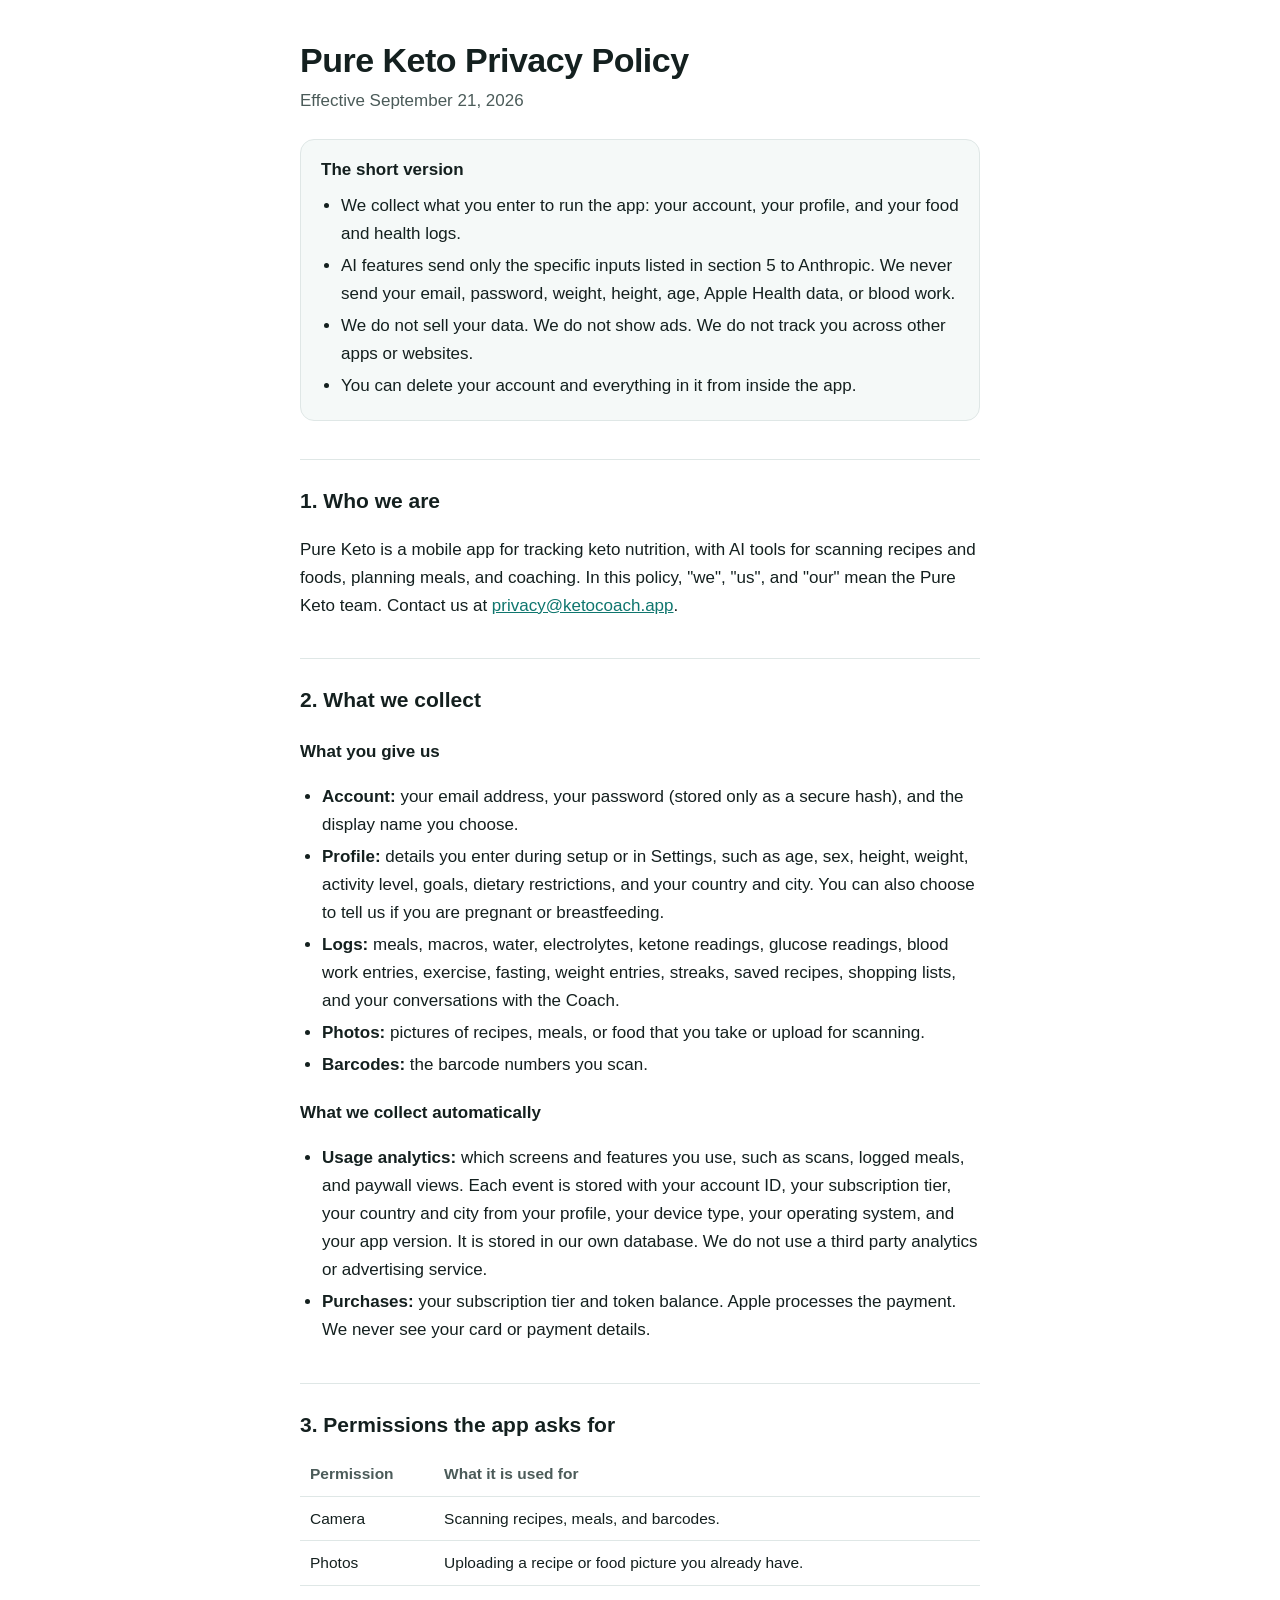
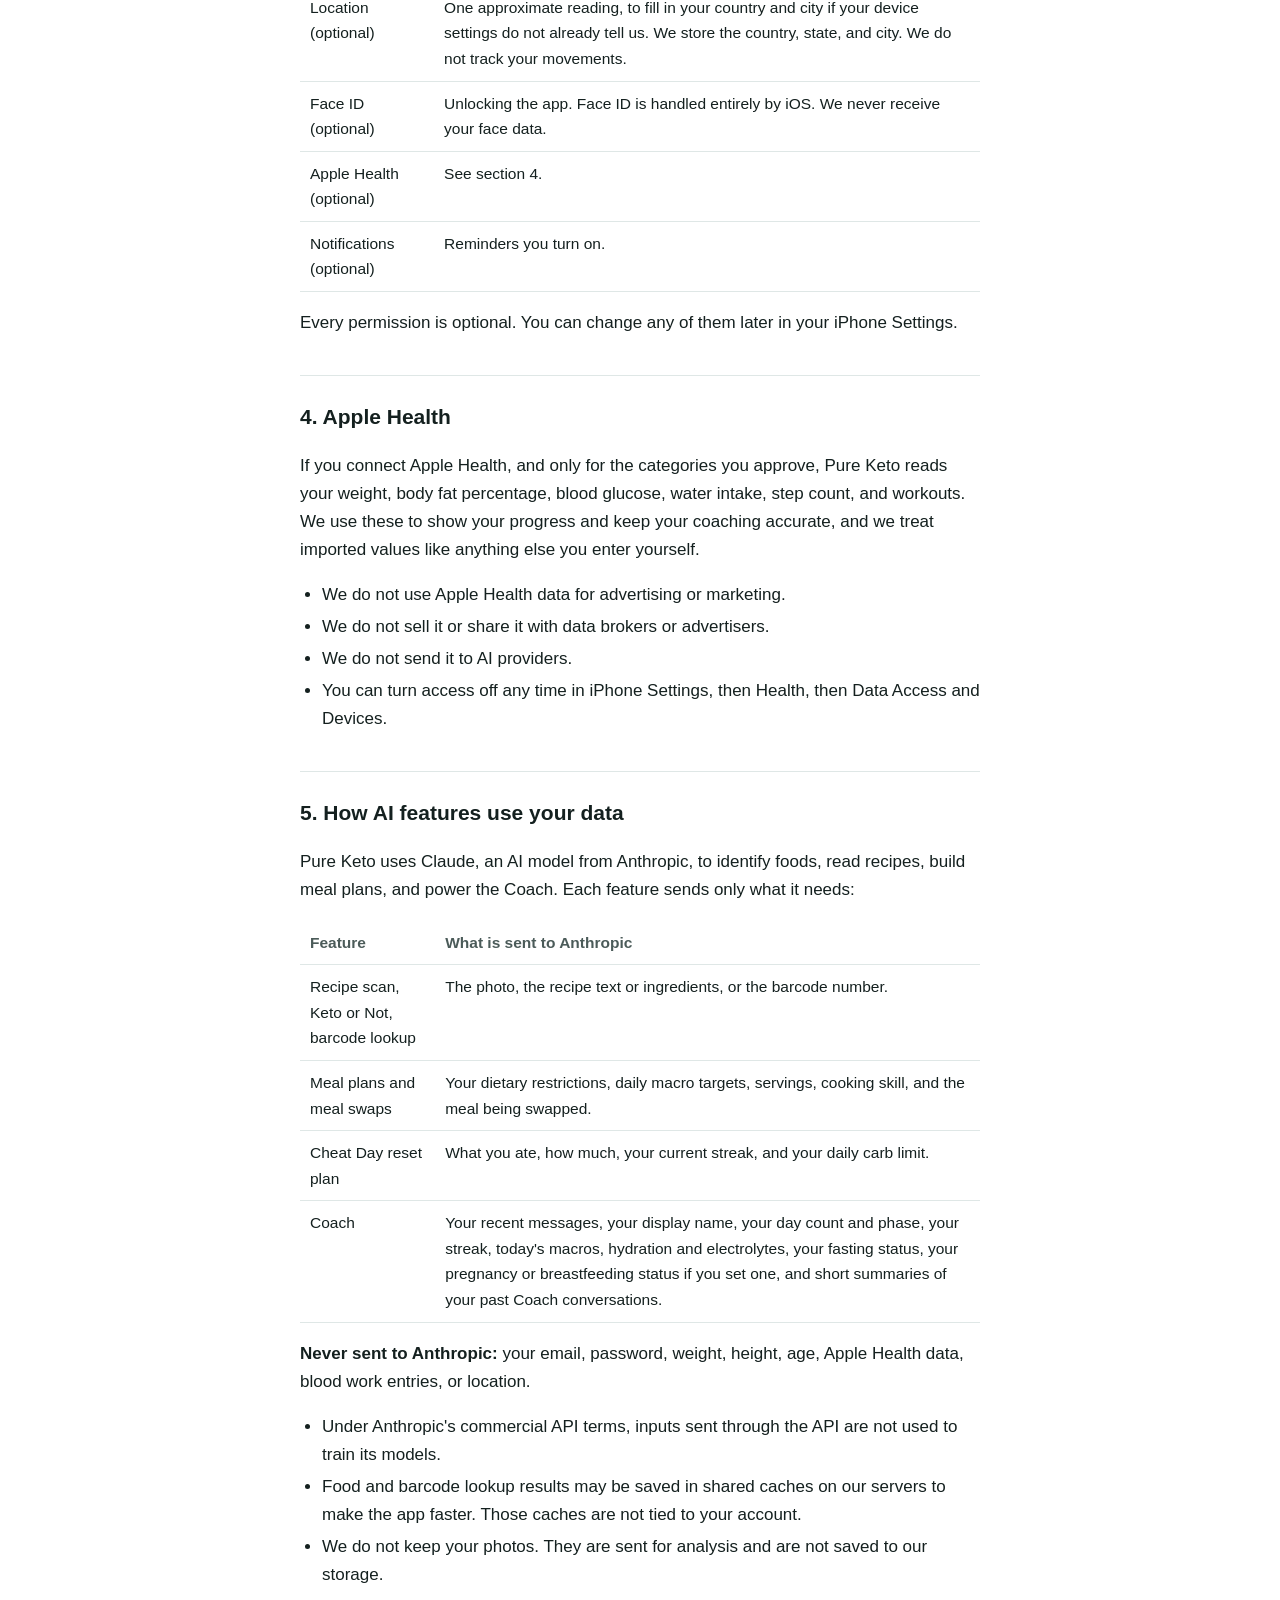
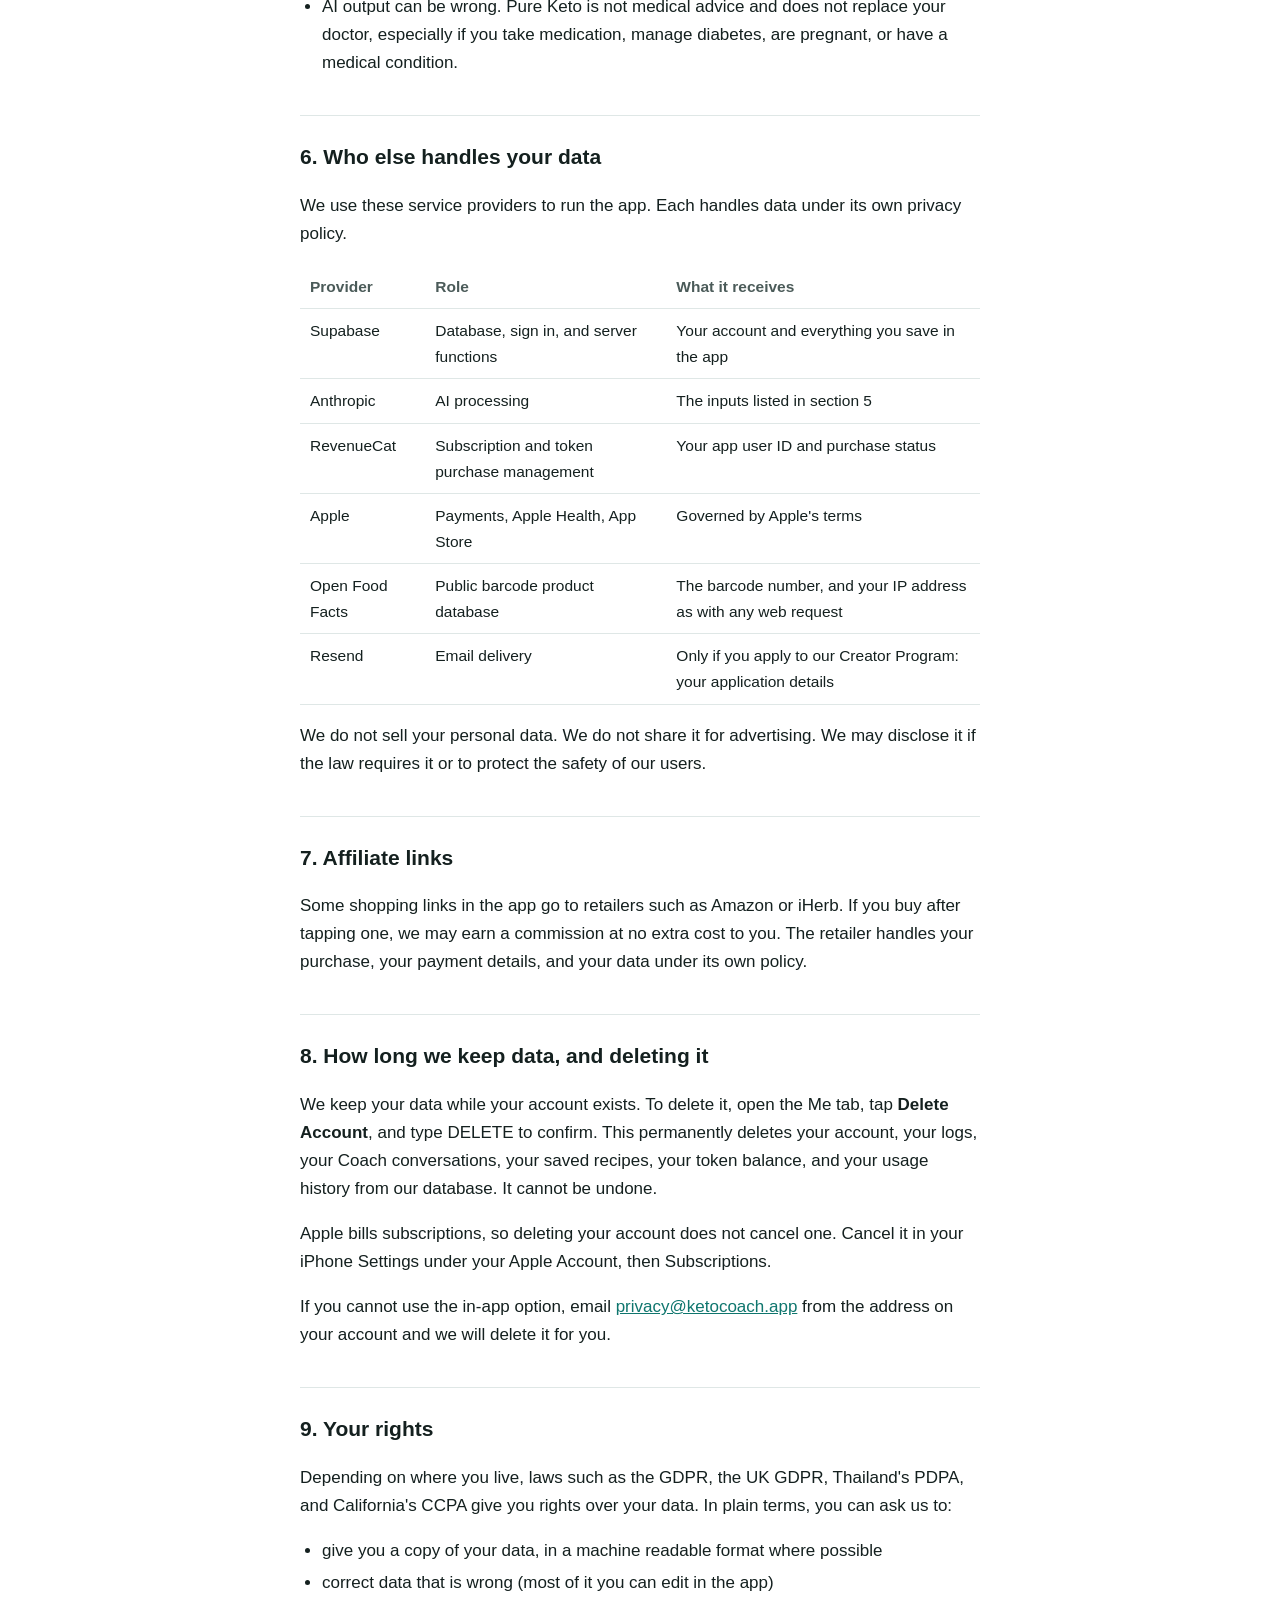
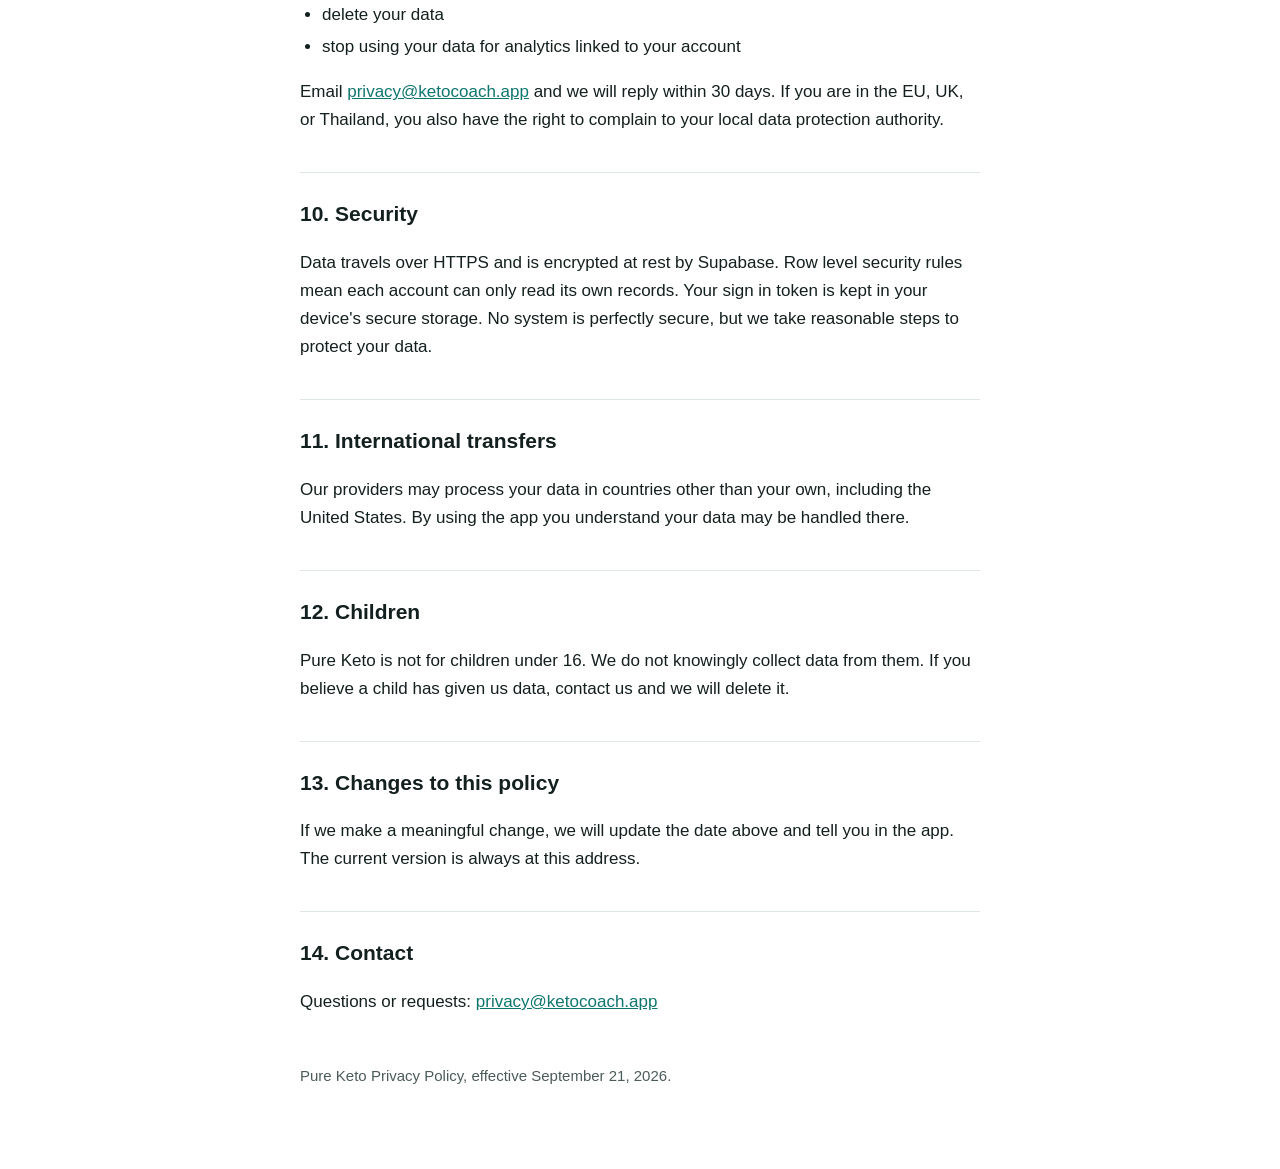
==== privacy.html @ da279ce7 "Add Pure Keto privacy policy Public URL required by App Store Connect. Written from the verified dat" ====
<!doctype html>
<html lang="en">
<head>
<meta charset="utf-8">
<meta name="viewport" content="width=device-width, initial-scale=1">
<title>Pure Keto Privacy Policy</title>
<meta name="description" content="How Pure Keto collects, uses, and protects your data.">
<style>
  :root { --bg:#ffffff; --fg:#14201f; --muted:#4b5b59; --line:#dfe7e6; --accent:#0f766e; --card:#f5f9f8; }
  @media (prefers-color-scheme: dark) {
    :root { --bg:#0e1514; --fg:#e8f0ef; --muted:#9db0ad; --line:#24332f; --accent:#5eead4; --card:#131d1b; }
  }
  * { box-sizing:border-box; }
  body { margin:0; background:var(--bg); color:var(--fg);
    font:17px/1.65 -apple-system,BlinkMacSystemFont,"Segoe UI",Roboto,Helvetica,Arial,sans-serif; }
  main { max-width:720px; margin:0 auto; padding:40px 20px 80px; }
  h1 { font-size:34px; line-height:1.2; margin:0 0 6px; letter-spacing:-0.5px; }
  h2 { font-size:21px; margin:38px 0 8px; padding-top:24px; border-top:1px solid var(--line); }
  h3 { font-size:17px; margin:20px 0 4px; }
  p, li { color:var(--fg); }
  .meta { color:var(--muted); margin:0 0 24px; }
  .summary { background:var(--card); border:1px solid var(--line); border-radius:14px; padding:16px 20px; margin:20px 0; }
  .summary ul { margin:8px 0 0; padding-left:20px; }
  ul { padding-left:22px; }
  li { margin:4px 0; }
  a { color:var(--accent); }
  table { width:100%; border-collapse:collapse; margin:10px 0; font-size:15.5px; }
  th, td { text-align:left; vertical-align:top; padding:9px 10px; border-bottom:1px solid var(--line); }
  th { color:var(--muted); font-weight:600; }
  footer { margin-top:48px; color:var(--muted); font-size:15px; }
</style>
</head>
<body>
<main>

<h1>Pure Keto Privacy Policy</h1>
<p class="meta">Effective September 21, 2026</p>

<div class="summary">
  <strong>The short version</strong>
  <ul>
    <li>We collect what you enter to run the app: your account, your profile, and your food and health logs.</li>
    <li>AI features send only the specific inputs listed in section 5 to Anthropic. We never send your email, password, weight, height, age, Apple Health data, or blood work.</li>
    <li>We do not sell your data. We do not show ads. We do not track you across other apps or websites.</li>
    <li>You can delete your account and everything in it from inside the app.</li>
  </ul>
</div>

<h2>1. Who we are</h2>
<p>Pure Keto is a mobile app for tracking keto nutrition, with AI tools for scanning recipes and foods, planning meals, and coaching. In this policy, "we", "us", and "our" mean the Pure Keto team. Contact us at <a href="mailto:privacy@ketocoach.app">privacy@ketocoach.app</a>.</p>

<h2>2. What we collect</h2>

<h3>What you give us</h3>
<ul>
  <li><strong>Account:</strong> your email address, your password (stored only as a secure hash), and the display name you choose.</li>
  <li><strong>Profile:</strong> details you enter during setup or in Settings, such as age, sex, height, weight, activity level, goals, dietary restrictions, and your country and city. You can also choose to tell us if you are pregnant or breastfeeding.</li>
  <li><strong>Logs:</strong> meals, macros, water, electrolytes, ketone readings, glucose readings, blood work entries, exercise, fasting, weight entries, streaks, saved recipes, shopping lists, and your conversations with the Coach.</li>
  <li><strong>Photos:</strong> pictures of recipes, meals, or food that you take or upload for scanning.</li>
  <li><strong>Barcodes:</strong> the barcode numbers you scan.</li>
</ul>

<h3>What we collect automatically</h3>
<ul>
  <li><strong>Usage analytics:</strong> which screens and features you use, such as scans, logged meals, and paywall views. Each event is stored with your account ID, your subscription tier, your country and city from your profile, your device type, your operating system, and your app version. It is stored in our own database. We do not use a third party analytics or advertising service.</li>
  <li><strong>Purchases:</strong> your subscription tier and token balance. Apple processes the payment. We never see your card or payment details.</li>
</ul>

<h2>3. Permissions the app asks for</h2>
<table>
  <tr><th>Permission</th><th>What it is used for</th></tr>
  <tr><td>Camera</td><td>Scanning recipes, meals, and barcodes.</td></tr>
  <tr><td>Photos</td><td>Uploading a recipe or food picture you already have.</td></tr>
  <tr><td>Location (optional)</td><td>One approximate reading, to fill in your country and city if your device settings do not already tell us. We store the country, state, and city. We do not track your movements.</td></tr>
  <tr><td>Face ID (optional)</td><td>Unlocking the app. Face ID is handled entirely by iOS. We never receive your face data.</td></tr>
  <tr><td>Apple Health (optional)</td><td>See section 4.</td></tr>
  <tr><td>Notifications (optional)</td><td>Reminders you turn on.</td></tr>
</table>
<p>Every permission is optional. You can change any of them later in your iPhone Settings.</p>

<h2>4. Apple Health</h2>
<p>If you connect Apple Health, and only for the categories you approve, Pure Keto reads your weight, body fat percentage, blood glucose, water intake, step count, and workouts. We use these to show your progress and keep your coaching accurate, and we treat imported values like anything else you enter yourself.</p>
<ul>
  <li>We do not use Apple Health data for advertising or marketing.</li>
  <li>We do not sell it or share it with data brokers or advertisers.</li>
  <li>We do not send it to AI providers.</li>
  <li>You can turn access off any time in iPhone Settings, then Health, then Data Access and Devices.</li>
</ul>

<h2>5. How AI features use your data</h2>
<p>Pure Keto uses Claude, an AI model from Anthropic, to identify foods, read recipes, build meal plans, and power the Coach. Each feature sends only what it needs:</p>
<table>
  <tr><th>Feature</th><th>What is sent to Anthropic</th></tr>
  <tr><td>Recipe scan, Keto or Not, barcode lookup</td><td>The photo, the recipe text or ingredients, or the barcode number.</td></tr>
  <tr><td>Meal plans and meal swaps</td><td>Your dietary restrictions, daily macro targets, servings, cooking skill, and the meal being swapped.</td></tr>
  <tr><td>Cheat Day reset plan</td><td>What you ate, how much, your current streak, and your daily carb limit.</td></tr>
  <tr><td>Coach</td><td>Your recent messages, your display name, your day count and phase, your streak, today's macros, hydration and electrolytes, your fasting status, your pregnancy or breastfeeding status if you set one, and short summaries of your past Coach conversations.</td></tr>
</table>
<p><strong>Never sent to Anthropic:</strong> your email, password, weight, height, age, Apple Health data, blood work entries, or location.</p>
<ul>
  <li>Under Anthropic's commercial API terms, inputs sent through the API are not used to train its models.</li>
  <li>Food and barcode lookup results may be saved in shared caches on our servers to make the app faster. Those caches are not tied to your account.</li>
  <li>We do not keep your photos. They are sent for analysis and are not saved to our storage.</li>
  <li>AI output can be wrong. Pure Keto is not medical advice and does not replace your doctor, especially if you take medication, manage diabetes, are pregnant, or have a medical condition.</li>
</ul>

<h2>6. Who else handles your data</h2>
<p>We use these service providers to run the app. Each handles data under its own privacy policy.</p>
<table>
  <tr><th>Provider</th><th>Role</th><th>What it receives</th></tr>
  <tr><td>Supabase</td><td>Database, sign in, and server functions</td><td>Your account and everything you save in the app</td></tr>
  <tr><td>Anthropic</td><td>AI processing</td><td>The inputs listed in section 5</td></tr>
  <tr><td>RevenueCat</td><td>Subscription and token purchase management</td><td>Your app user ID and purchase status</td></tr>
  <tr><td>Apple</td><td>Payments, Apple Health, App Store</td><td>Governed by Apple's terms</td></tr>
  <tr><td>Open Food Facts</td><td>Public barcode product database</td><td>The barcode number, and your IP address as with any web request</td></tr>
  <tr><td>Resend</td><td>Email delivery</td><td>Only if you apply to our Creator Program: your application details</td></tr>
</table>
<p>We do not sell your personal data. We do not share it for advertising. We may disclose it if the law requires it or to protect the safety of our users.</p>

<h2>7. Affiliate links</h2>
<p>Some shopping links in the app go to retailers such as Amazon or iHerb. If you buy after tapping one, we may earn a commission at no extra cost to you. The retailer handles your purchase, your payment details, and your data under its own policy.</p>

<h2>8. How long we keep data, and deleting it</h2>
<p>We keep your data while your account exists. To delete it, open the Me tab, tap <strong>Delete Account</strong>, and type DELETE to confirm. This permanently deletes your account, your logs, your Coach conversations, your saved recipes, your token balance, and your usage history from our database. It cannot be undone.</p>
<p>Apple bills subscriptions, so deleting your account does not cancel one. Cancel it in your iPhone Settings under your Apple Account, then Subscriptions.</p>
<p>If you cannot use the in-app option, email <a href="mailto:privacy@ketocoach.app">privacy@ketocoach.app</a> from the address on your account and we will delete it for you.</p>

<h2>9. Your rights</h2>
<p>Depending on where you live, laws such as the GDPR, the UK GDPR, Thailand's PDPA, and California's CCPA give you rights over your data. In plain terms, you can ask us to:</p>
<ul>
  <li>give you a copy of your data, in a machine readable format where possible</li>
  <li>correct data that is wrong (most of it you can edit in the app)</li>
  <li>delete your data</li>
  <li>stop using your data for analytics linked to your account</li>
</ul>
<p>Email <a href="mailto:privacy@ketocoach.app">privacy@ketocoach.app</a> and we will reply within 30 days. If you are in the EU, UK, or Thailand, you also have the right to complain to your local data protection authority.</p>

<h2>10. Security</h2>
<p>Data travels over HTTPS and is encrypted at rest by Supabase. Row level security rules mean each account can only read its own records. Your sign in token is kept in your device's secure storage. No system is perfectly secure, but we take reasonable steps to protect your data.</p>

<h2>11. International transfers</h2>
<p>Our providers may process your data in countries other than your own, including the United States. By using the app you understand your data may be handled there.</p>

<h2>12. Children</h2>
<p>Pure Keto is not for children under 16. We do not knowingly collect data from them. If you believe a child has given us data, contact us and we will delete it.</p>

<h2>13. Changes to this policy</h2>
<p>If we make a meaningful change, we will update the date above and tell you in the app. The current version is always at this address.</p>

<h2>14. Contact</h2>
<p>Questions or requests: <a href="mailto:privacy@ketocoach.app">privacy@ketocoach.app</a></p>

<footer>Pure Keto Privacy Policy, effective September 21, 2026.</footer>
</main>
</body>
</html>
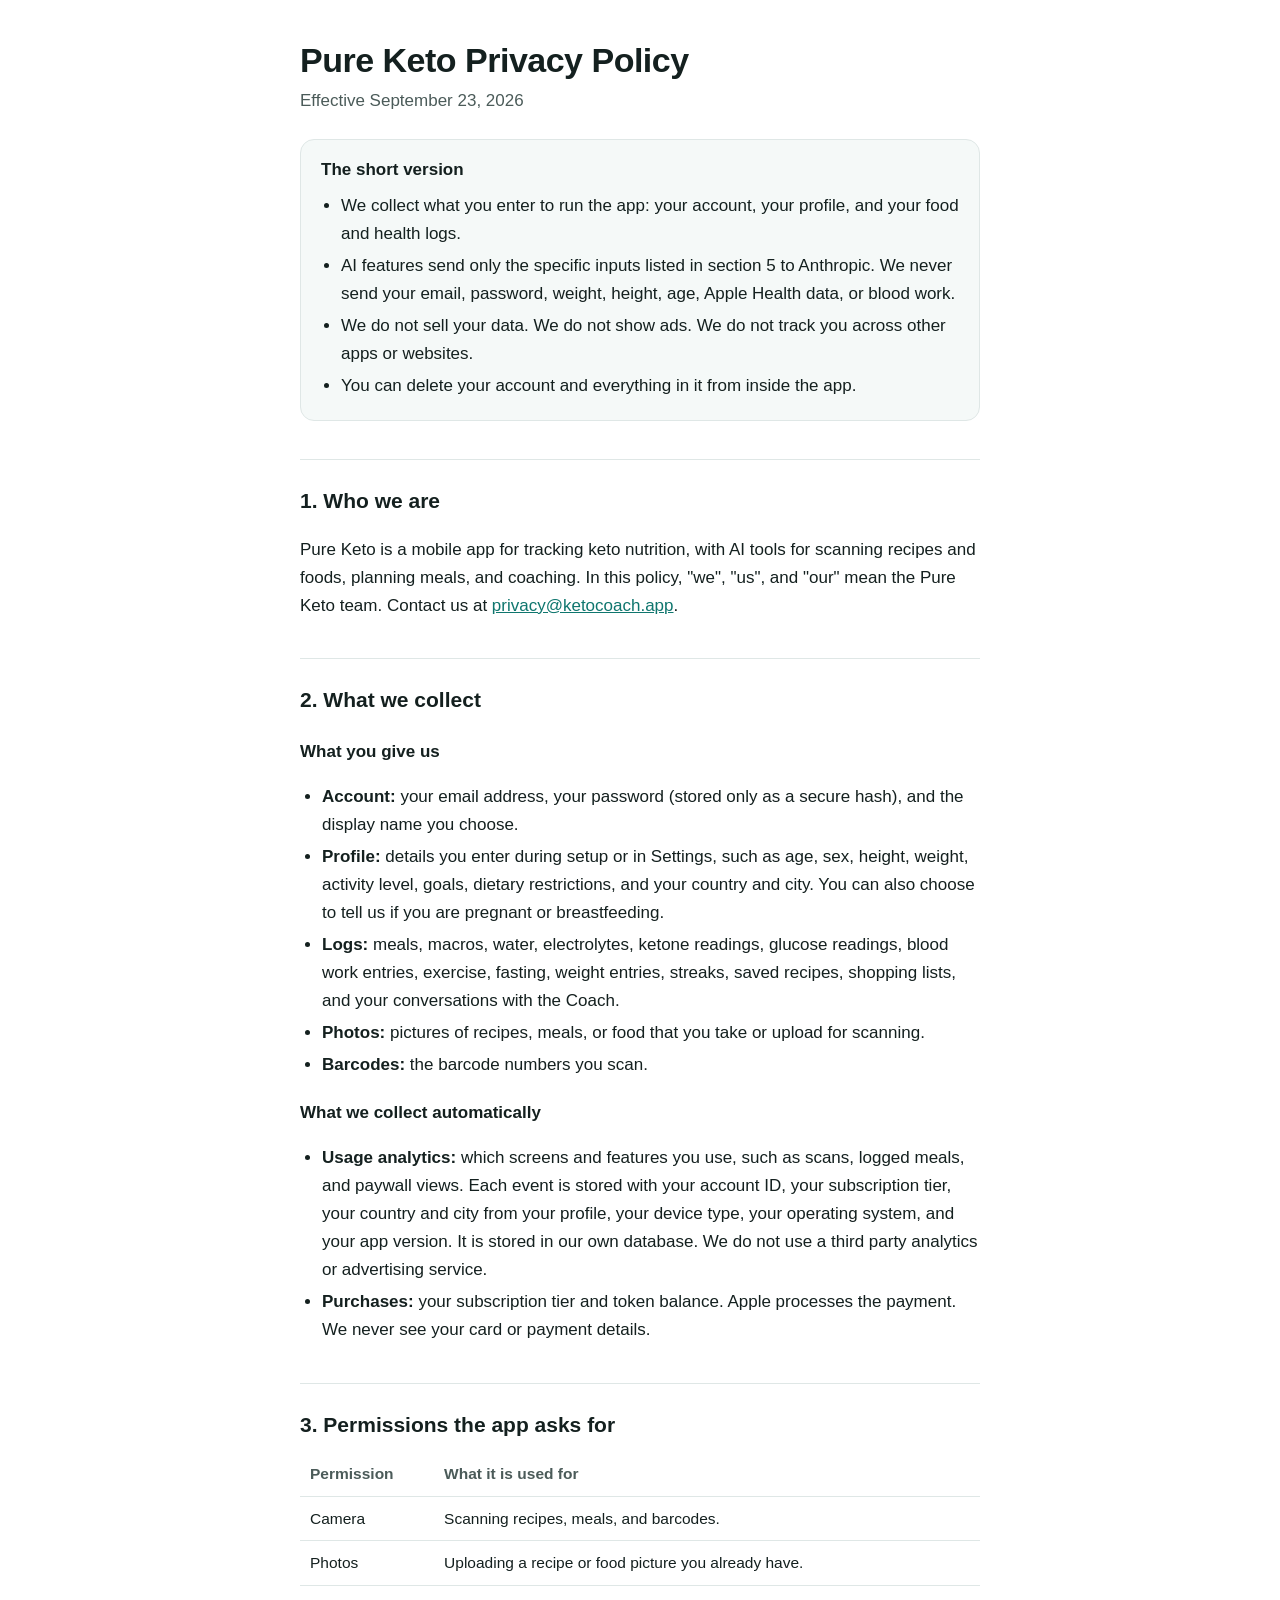
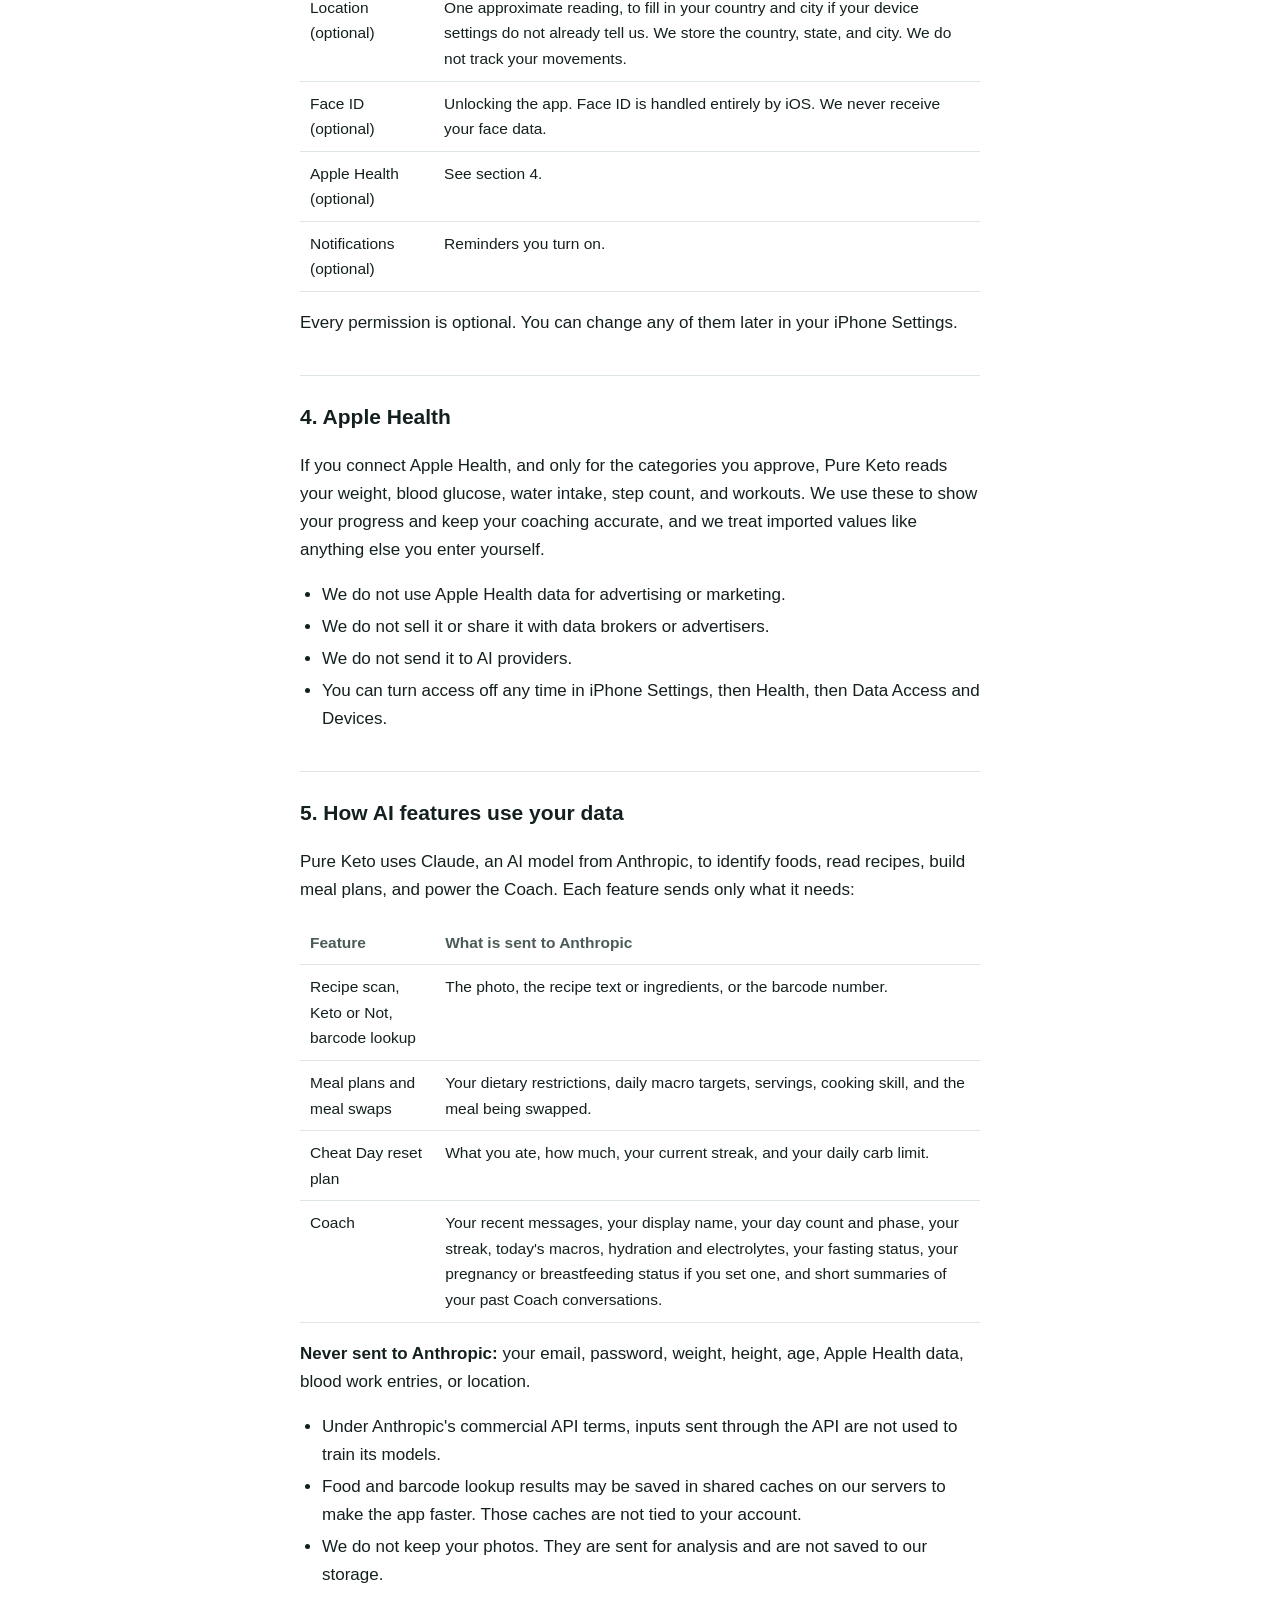
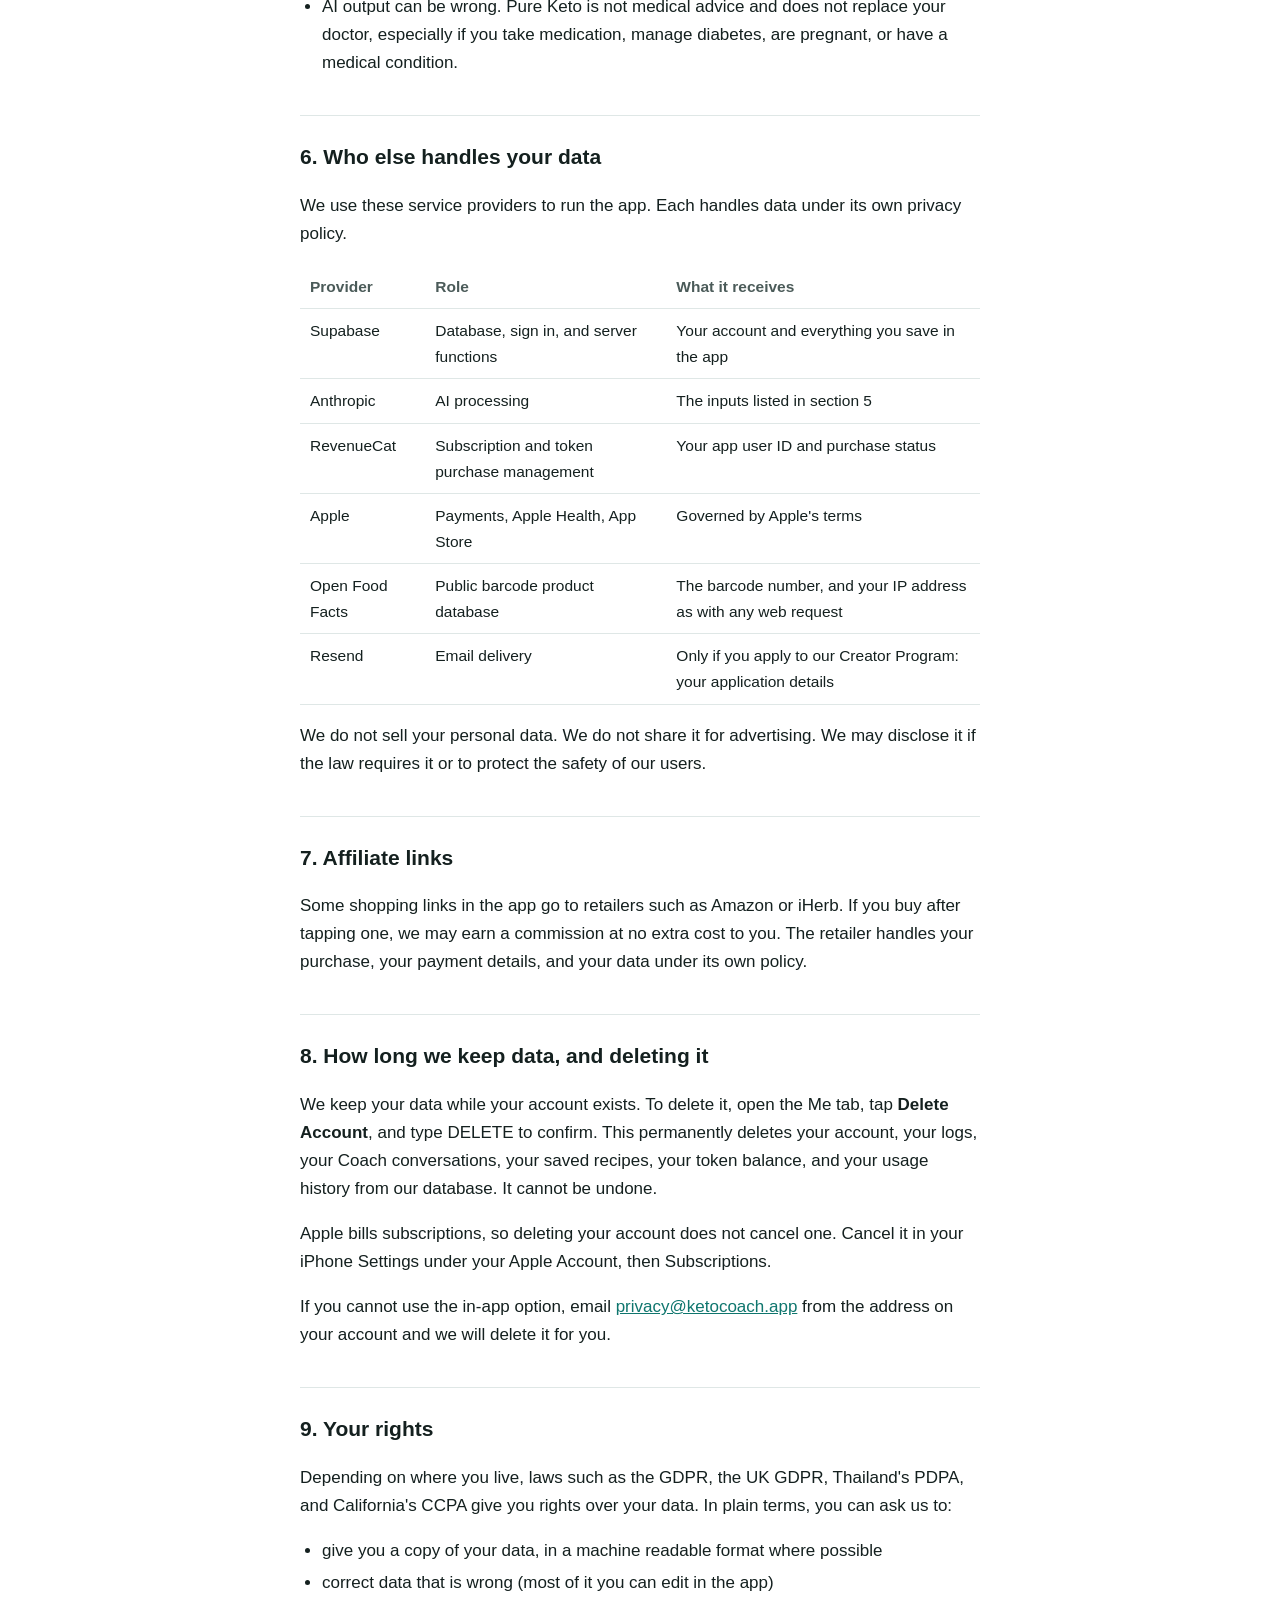
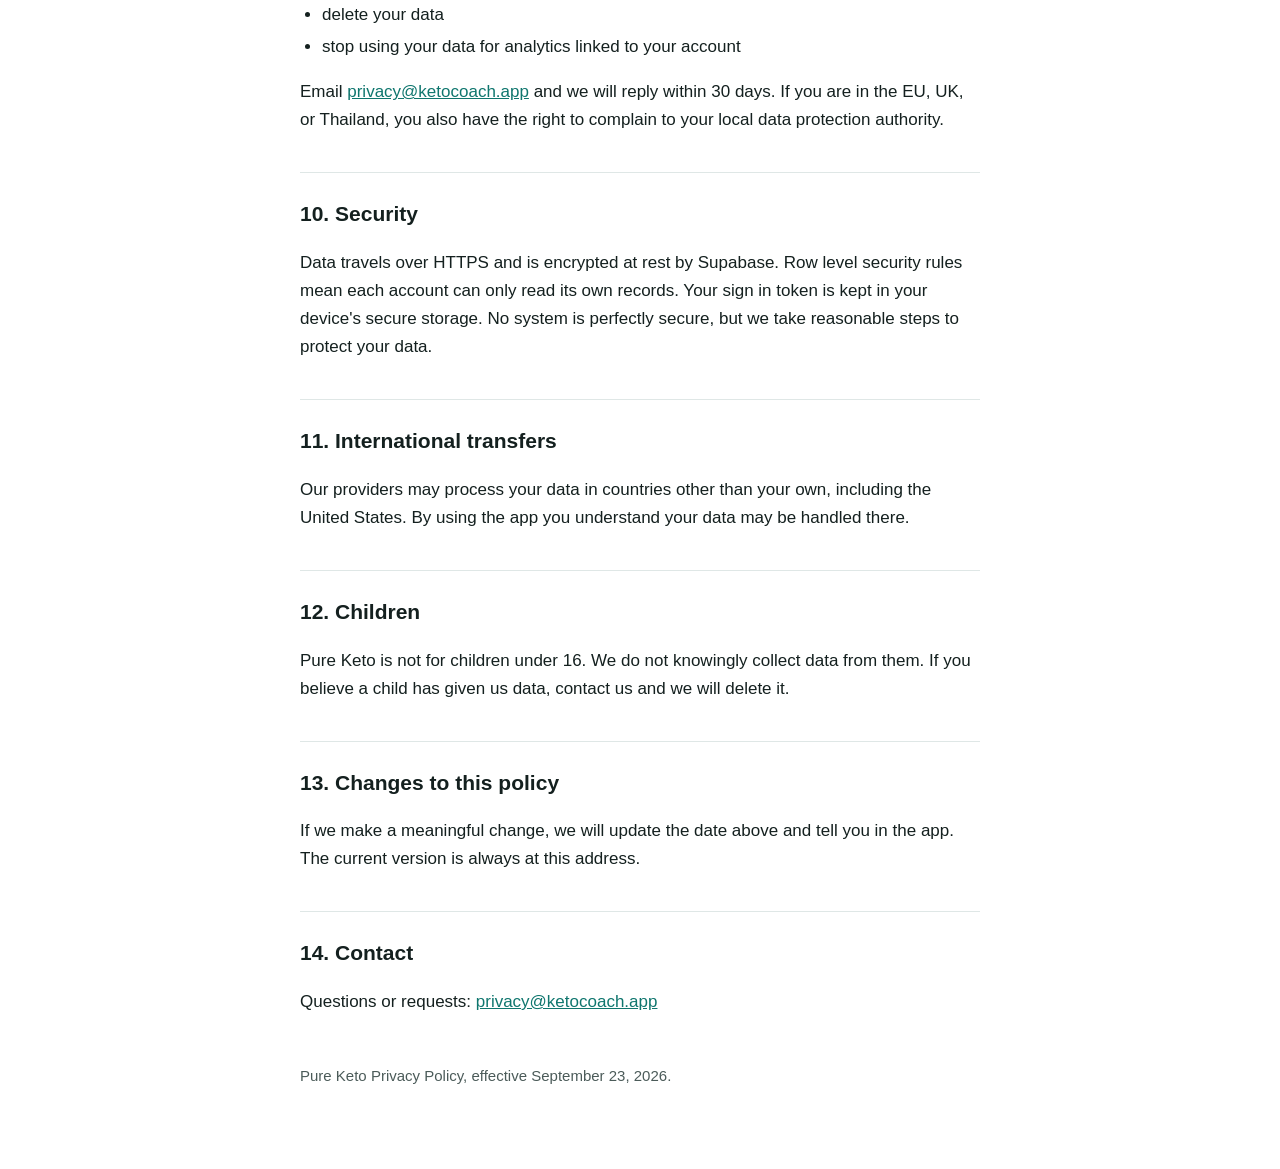
==== commit e7c9c5ef: "Remove body fat from the Apple Health list Pure Keto no longer requests body fat from Apple Health. " ====
--- a/privacy.html
+++ b/privacy.html
@@ -34,7 +34,7 @@
 <main>
 
 <h1>Pure Keto Privacy Policy</h1>
-<p class="meta">Effective September 21, 2026</p>
+<p class="meta">Effective September 23, 2026</p>
 
 <div class="summary">
   <strong>The short version</strong>
@@ -79,7 +79,7 @@
 <p>Every permission is optional. You can change any of them later in your iPhone Settings.</p>
 
 <h2>4. Apple Health</h2>
-<p>If you connect Apple Health, and only for the categories you approve, Pure Keto reads your weight, body fat percentage, blood glucose, water intake, step count, and workouts. We use these to show your progress and keep your coaching accurate, and we treat imported values like anything else you enter yourself.</p>
+<p>If you connect Apple Health, and only for the categories you approve, Pure Keto reads your weight, blood glucose, water intake, step count, and workouts. We use these to show your progress and keep your coaching accurate, and we treat imported values like anything else you enter yourself.</p>
 <ul>
   <li>We do not use Apple Health data for advertising or marketing.</li>
   <li>We do not sell it or share it with data brokers or advertisers.</li>
@@ -150,7 +150,7 @@
 <h2>14. Contact</h2>
 <p>Questions or requests: <a href="mailto:privacy@ketocoach.app">privacy@ketocoach.app</a></p>
 
-<footer>Pure Keto Privacy Policy, effective September 21, 2026.</footer>
+<footer>Pure Keto Privacy Policy, effective September 23, 2026.</footer>
 </main>
 </body>
 </html>
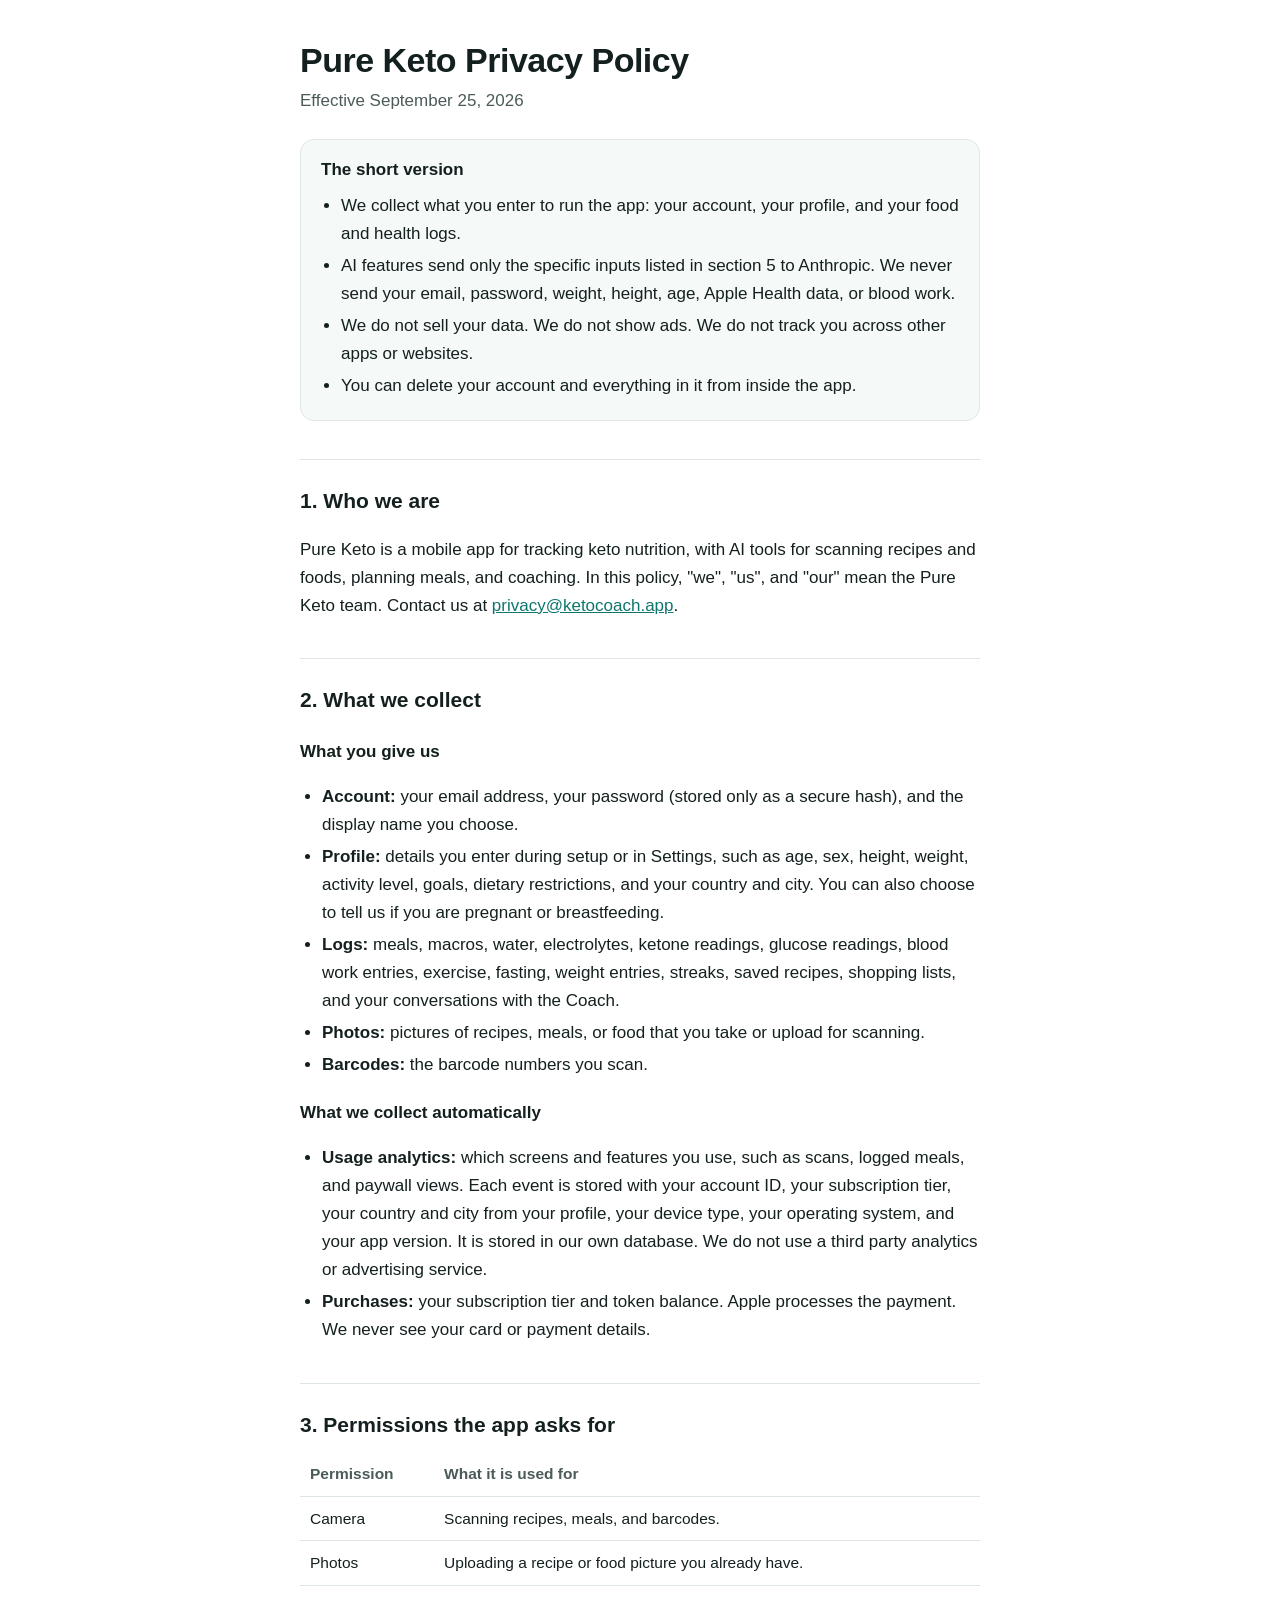
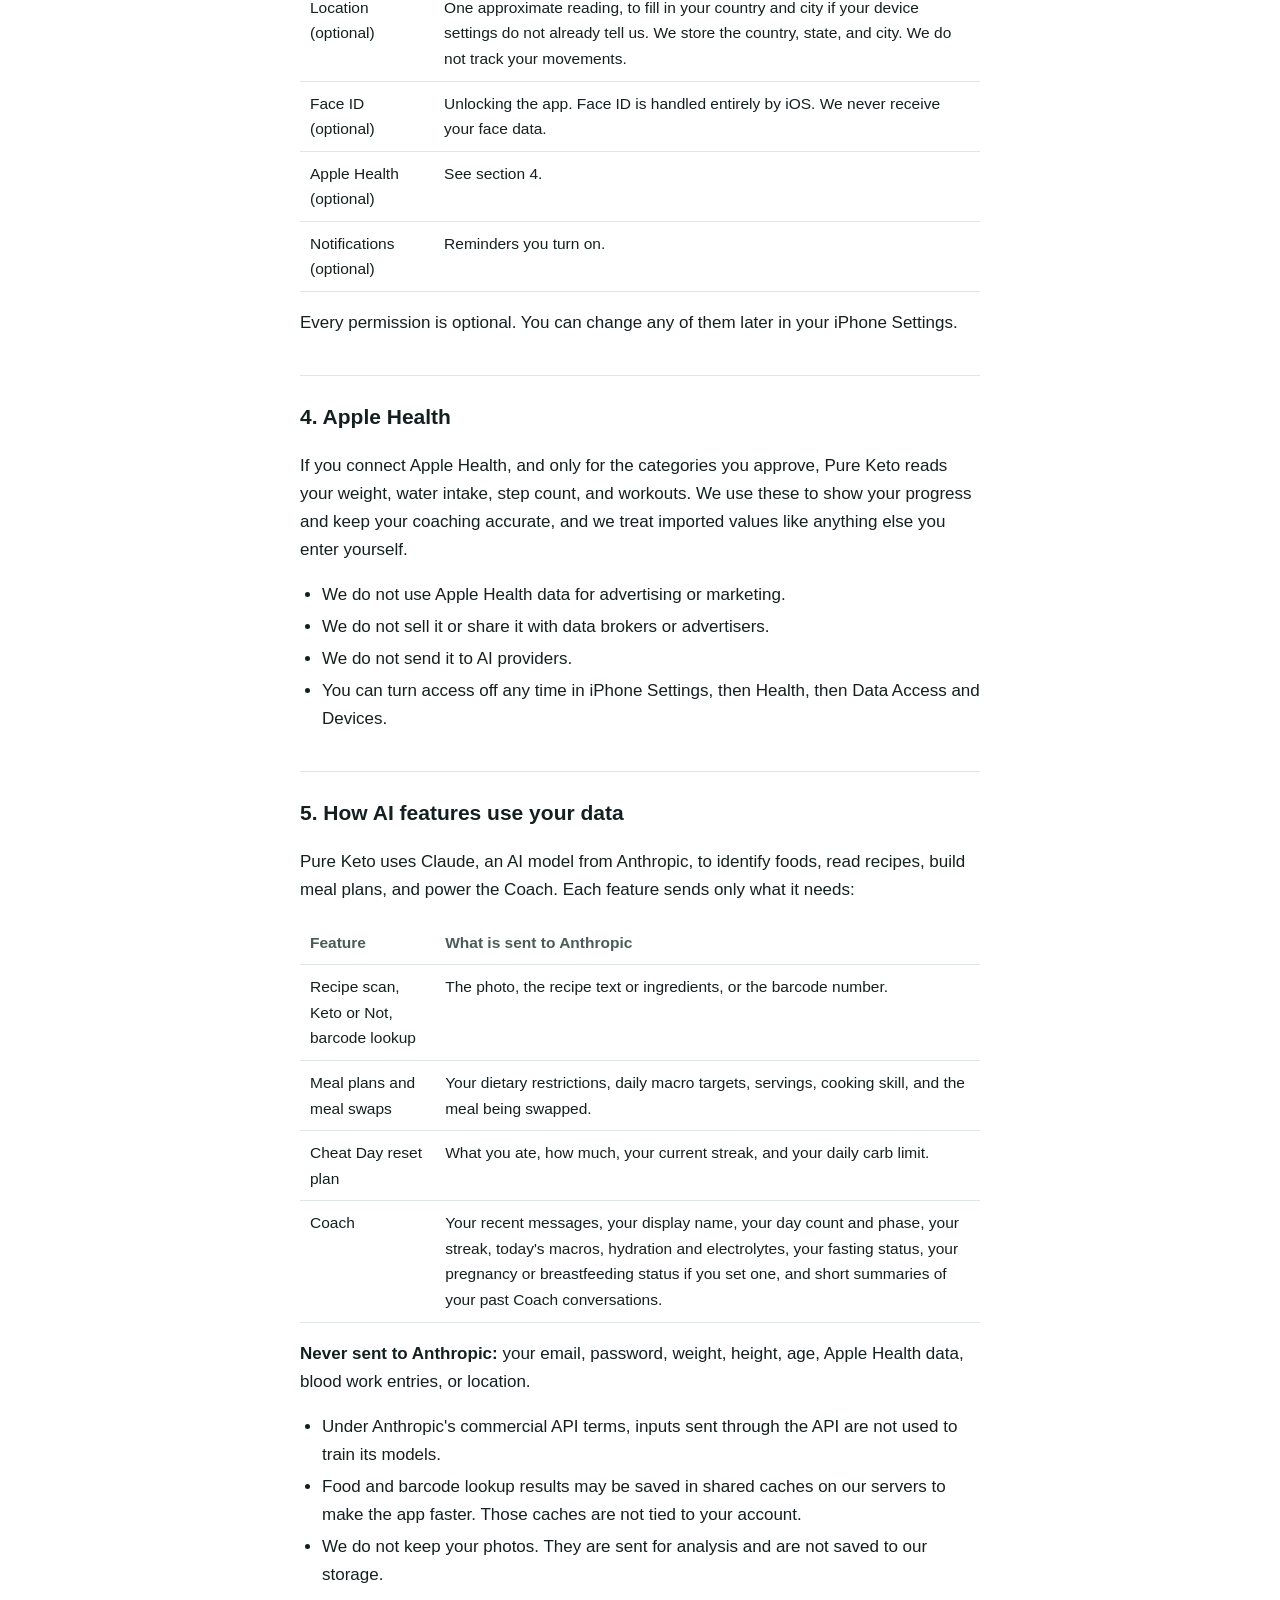
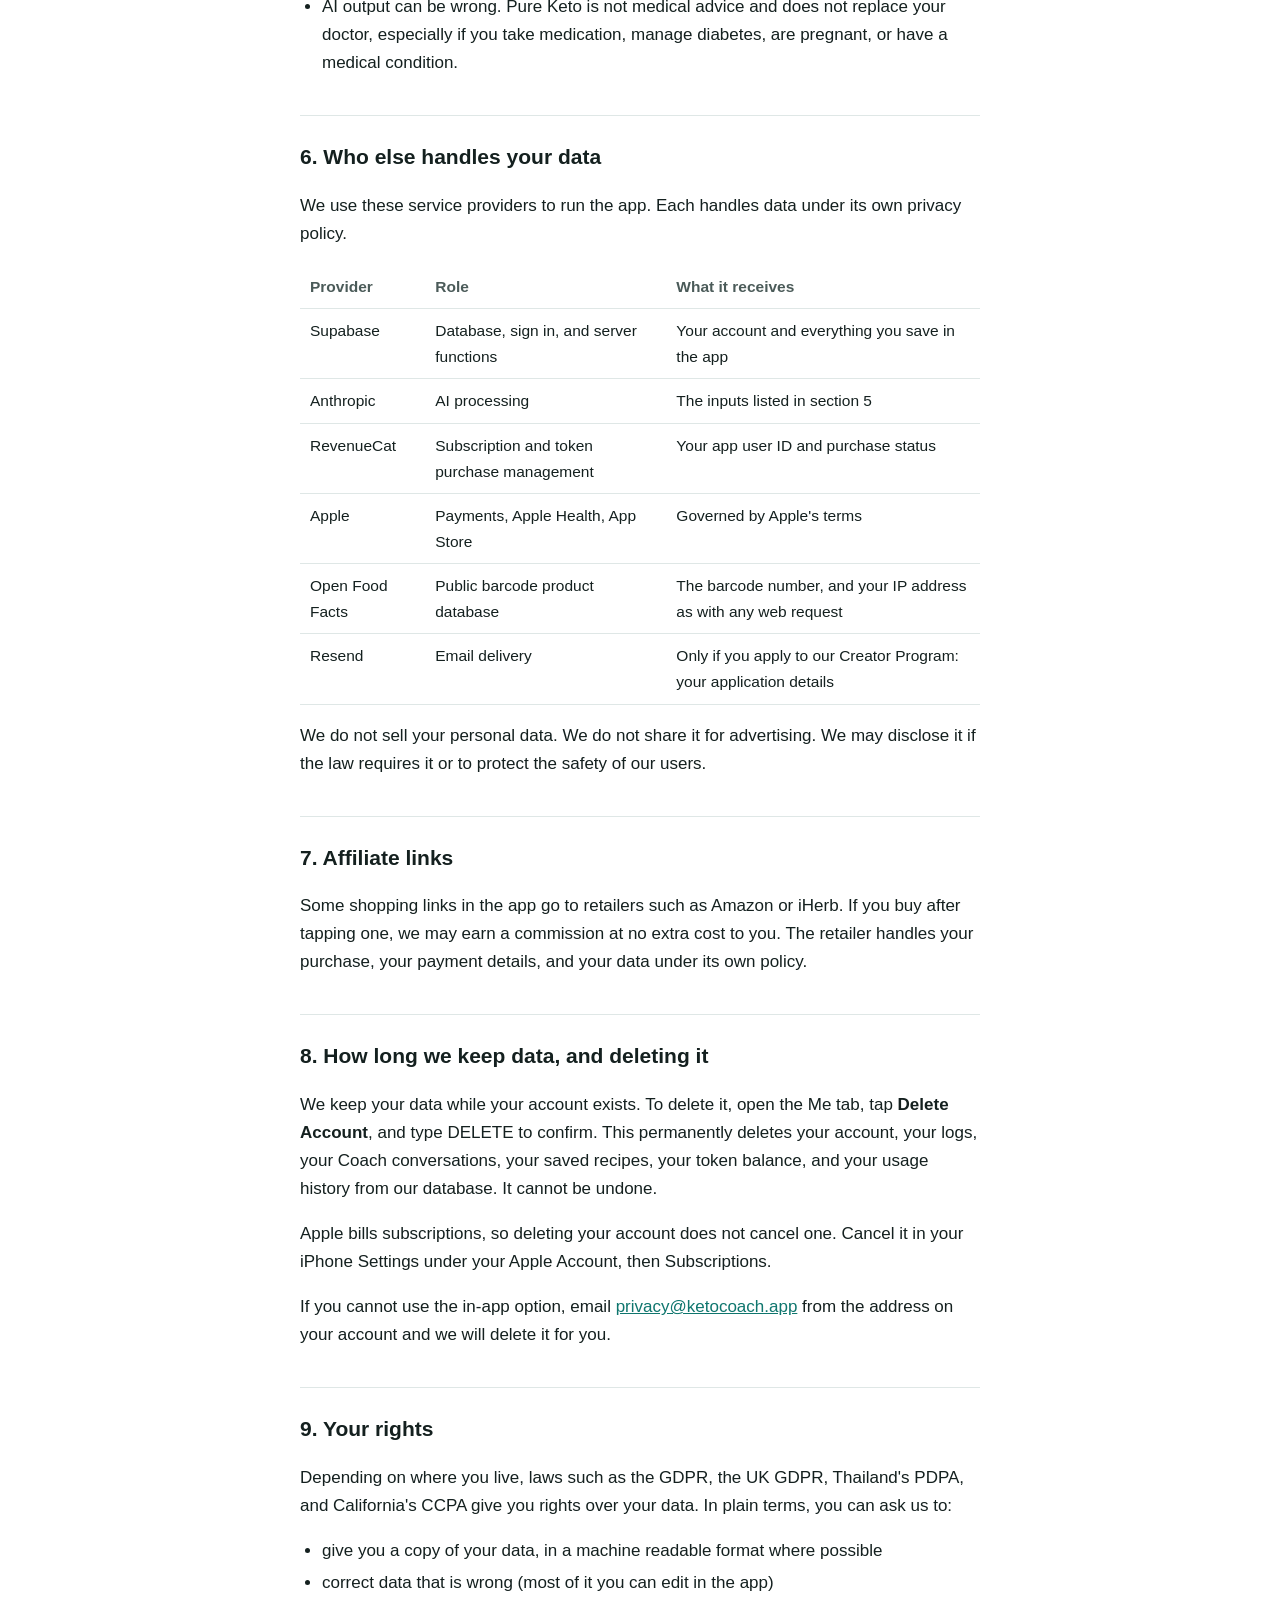
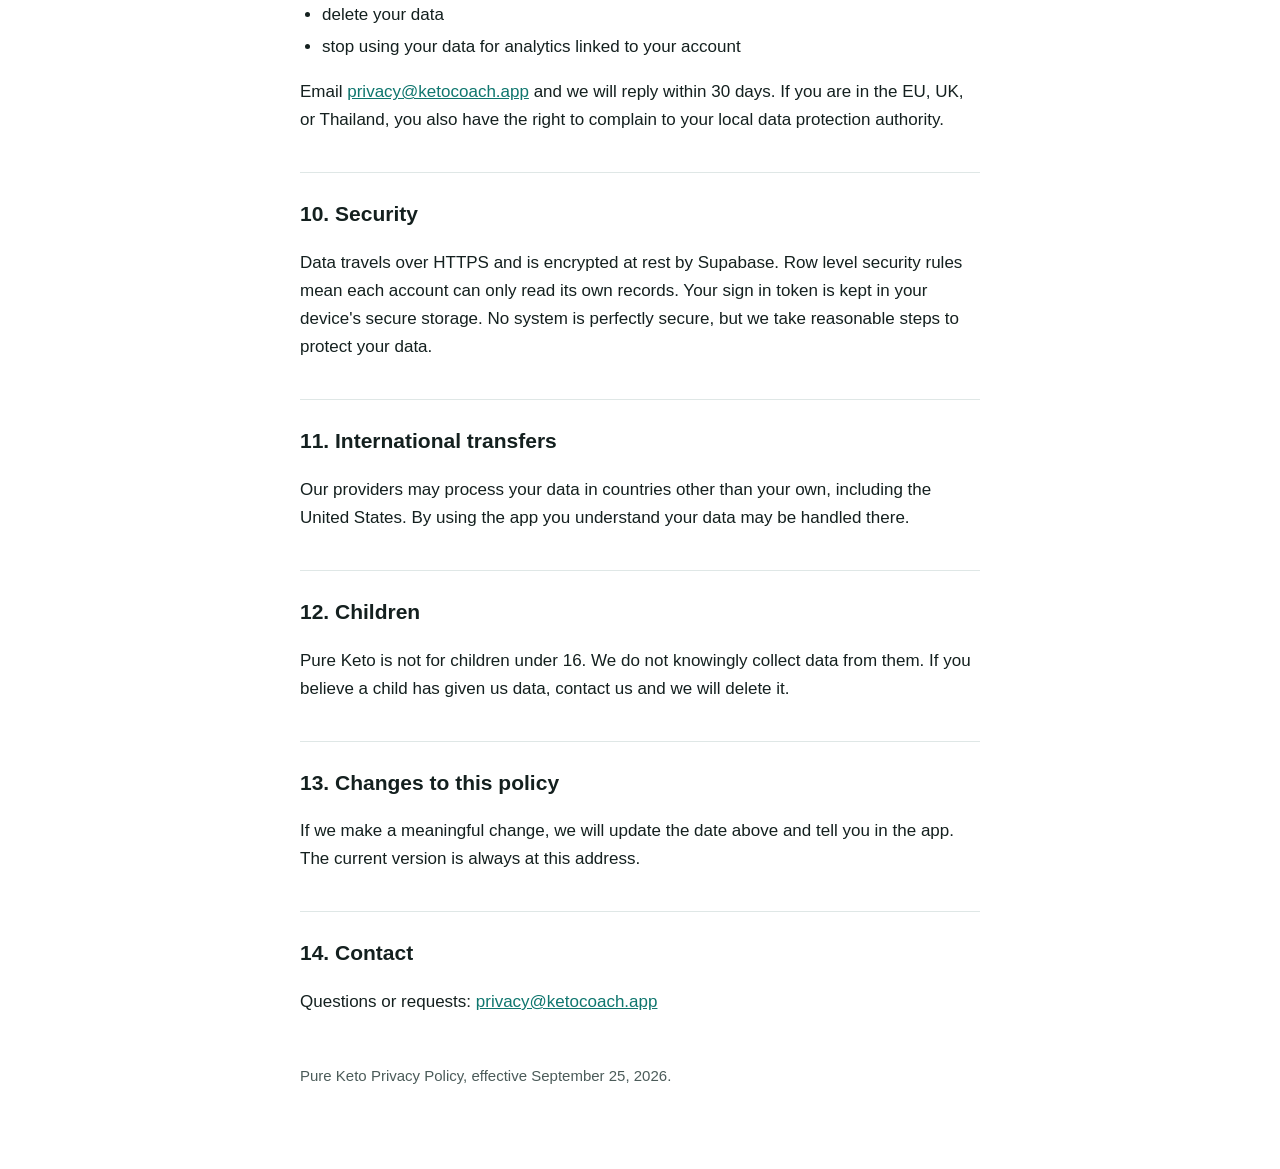
==== commit 06137eff: "Privacy: Pure Keto no longer reads blood glucose from Apple Health CGM sync is off for launch. Effec" ====
--- a/privacy.html
+++ b/privacy.html
@@ -34,7 +34,7 @@
 <main>
 
 <h1>Pure Keto Privacy Policy</h1>
-<p class="meta">Effective September 23, 2026</p>
+<p class="meta">Effective September 25, 2026</p>
 
 <div class="summary">
   <strong>The short version</strong>
@@ -79,7 +79,7 @@
 <p>Every permission is optional. You can change any of them later in your iPhone Settings.</p>
 
 <h2>4. Apple Health</h2>
-<p>If you connect Apple Health, and only for the categories you approve, Pure Keto reads your weight, blood glucose, water intake, step count, and workouts. We use these to show your progress and keep your coaching accurate, and we treat imported values like anything else you enter yourself.</p>
+<p>If you connect Apple Health, and only for the categories you approve, Pure Keto reads your weight, water intake, step count, and workouts. We use these to show your progress and keep your coaching accurate, and we treat imported values like anything else you enter yourself.</p>
 <ul>
   <li>We do not use Apple Health data for advertising or marketing.</li>
   <li>We do not sell it or share it with data brokers or advertisers.</li>
@@ -150,7 +150,7 @@
 <h2>14. Contact</h2>
 <p>Questions or requests: <a href="mailto:privacy@ketocoach.app">privacy@ketocoach.app</a></p>
 
-<footer>Pure Keto Privacy Policy, effective September 23, 2026.</footer>
+<footer>Pure Keto Privacy Policy, effective September 25, 2026.</footer>
 </main>
 </body>
 </html>
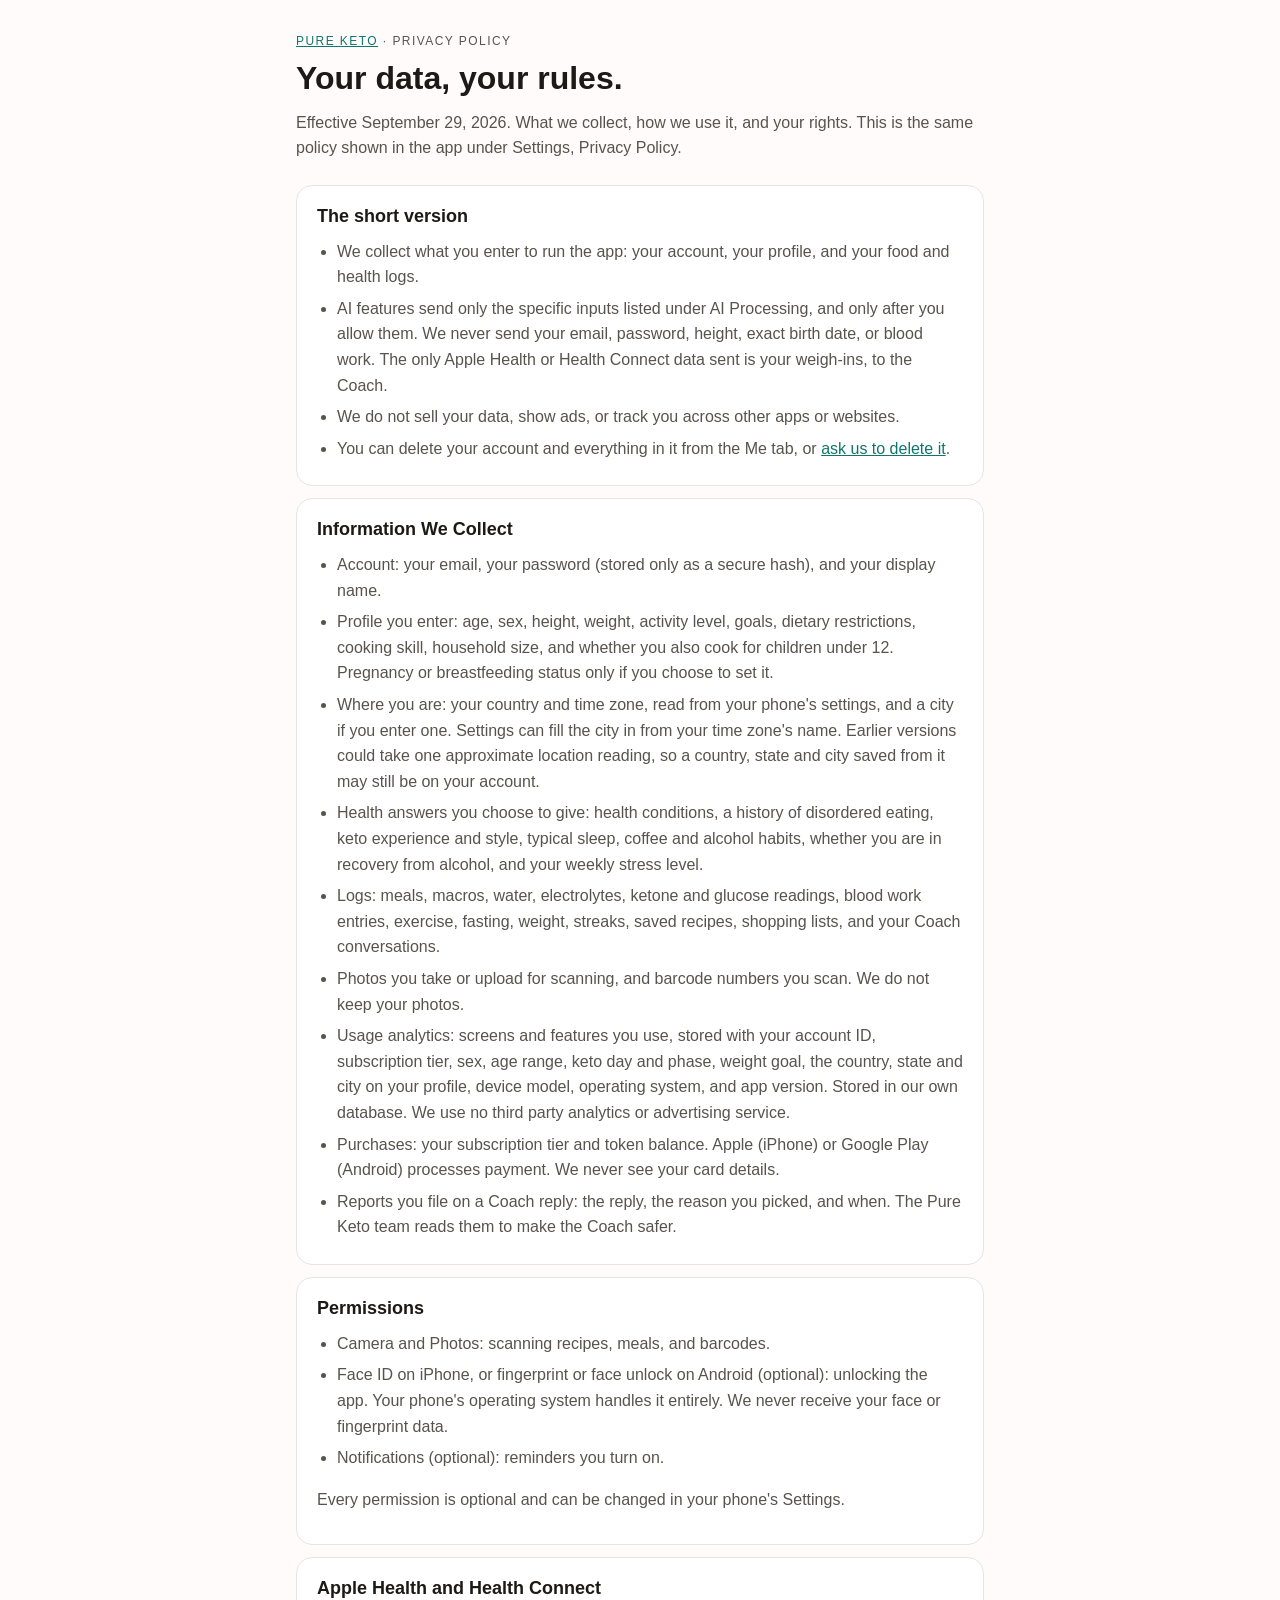
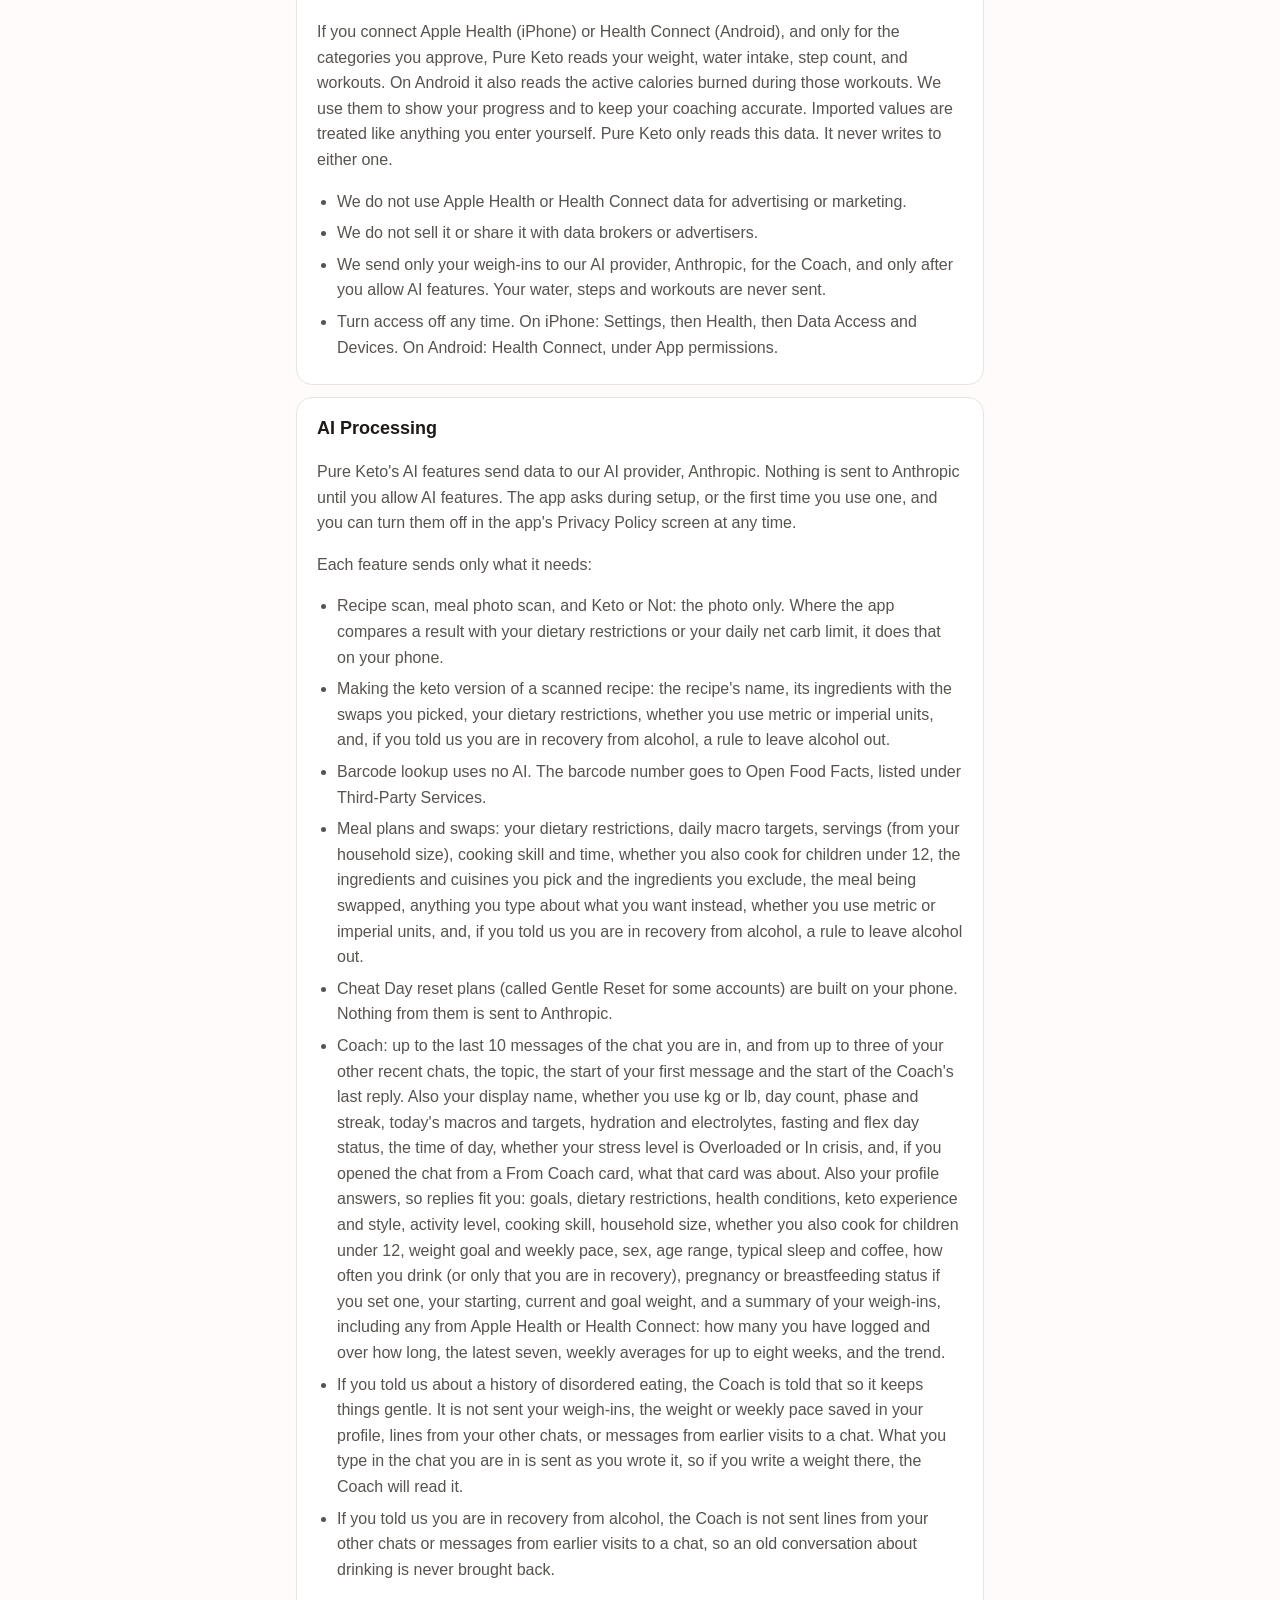
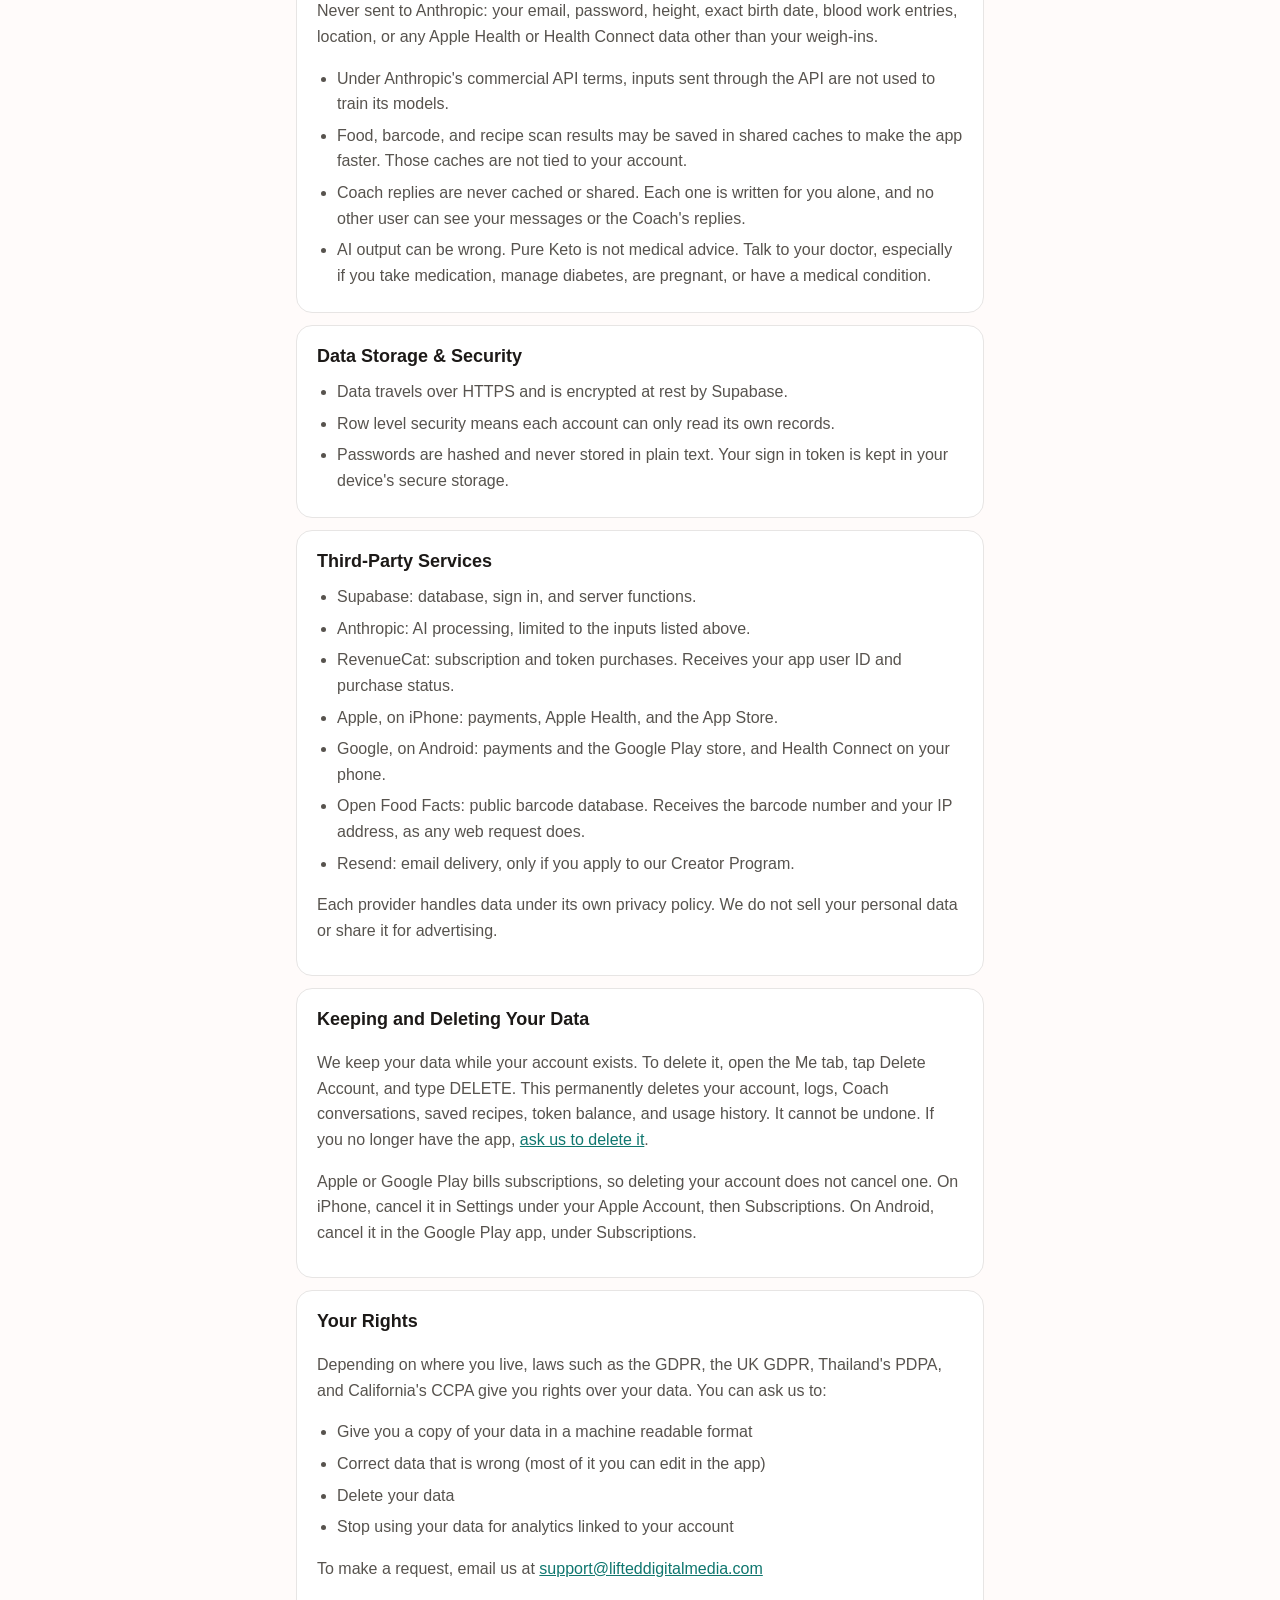
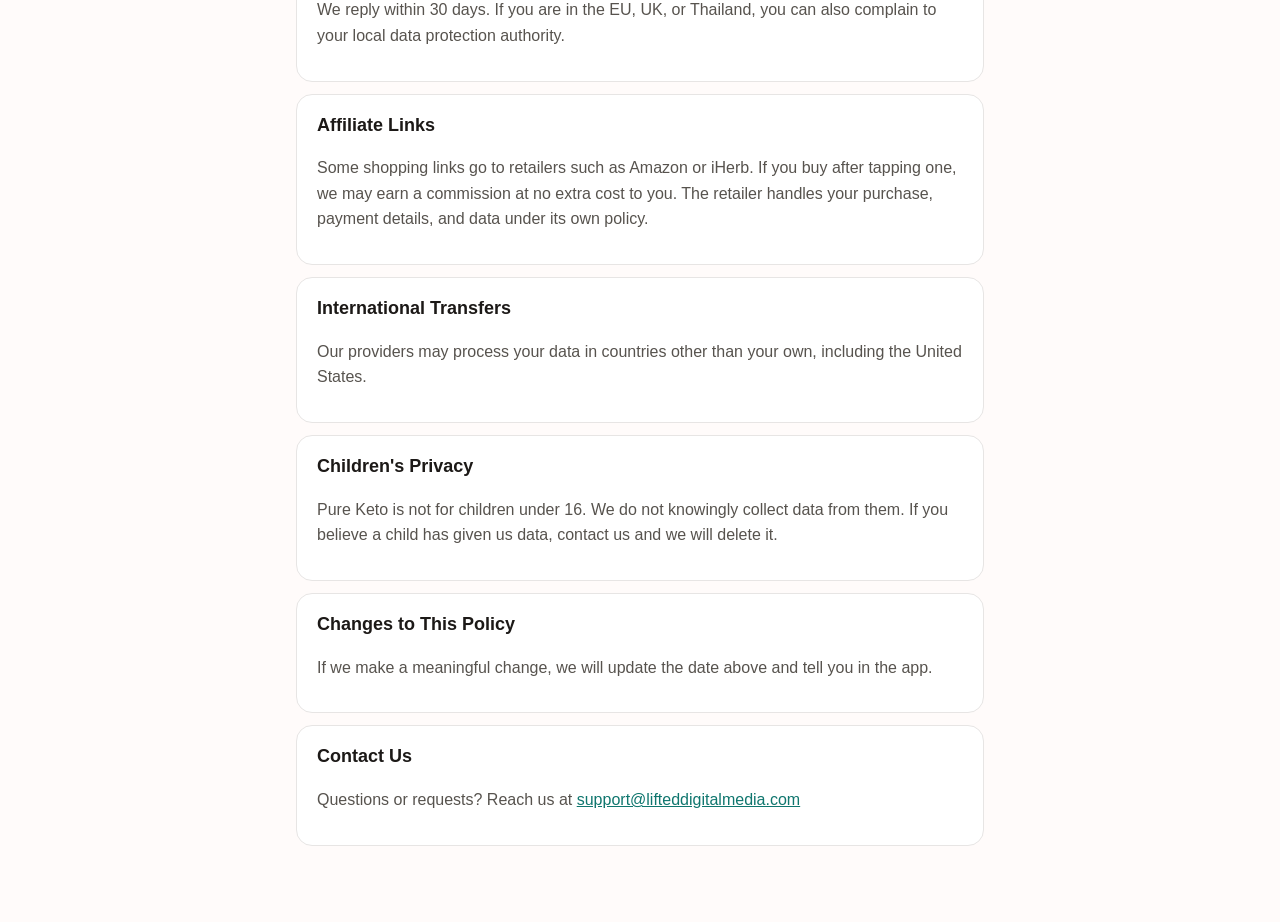
==== commit aafc3b90: "Update to the current policy, add Terms and account deletion pages Privacy policy effective Septembe" ====
--- a/privacy.html
+++ b/privacy.html
@@ -1,156 +1,161 @@
 <!doctype html>
+<!--
+  Pure Keto privacy policy, public web version (2026-09-29).
+  Google Play and the App Store both need this at a public URL. It says the
+  same as the in-app policy (app/settings/privacy.tsx), written for both
+  platforms at once: Apple Health on iPhone, Health Connect on Android.
+  scripts/tests/website.test.mjs fails if a section of the in-app policy is
+  missing here or the effective dates differ. Change both together.
+-->
 <html lang="en">
 <head>
 <meta charset="utf-8">
 <meta name="viewport" content="width=device-width, initial-scale=1">
-<title>Pure Keto Privacy Policy</title>
-<meta name="description" content="How Pure Keto collects, uses, and protects your data.">
-<style>
-  :root { --bg:#ffffff; --fg:#14201f; --muted:#4b5b59; --line:#dfe7e6; --accent:#0f766e; --card:#f5f9f8; }
-  @media (prefers-color-scheme: dark) {
-    :root { --bg:#0e1514; --fg:#e8f0ef; --muted:#9db0ad; --line:#24332f; --accent:#5eead4; --card:#131d1b; }
-  }
-  * { box-sizing:border-box; }
-  body { margin:0; background:var(--bg); color:var(--fg);
-    font:17px/1.65 -apple-system,BlinkMacSystemFont,"Segoe UI",Roboto,Helvetica,Arial,sans-serif; }
-  main { max-width:720px; margin:0 auto; padding:40px 20px 80px; }
-  h1 { font-size:34px; line-height:1.2; margin:0 0 6px; letter-spacing:-0.5px; }
-  h2 { font-size:21px; margin:38px 0 8px; padding-top:24px; border-top:1px solid var(--line); }
-  h3 { font-size:17px; margin:20px 0 4px; }
-  p, li { color:var(--fg); }
-  .meta { color:var(--muted); margin:0 0 24px; }
-  .summary { background:var(--card); border:1px solid var(--line); border-radius:14px; padding:16px 20px; margin:20px 0; }
-  .summary ul { margin:8px 0 0; padding-left:20px; }
-  ul { padding-left:22px; }
-  li { margin:4px 0; }
-  a { color:var(--accent); }
-  table { width:100%; border-collapse:collapse; margin:10px 0; font-size:15.5px; }
-  th, td { text-align:left; vertical-align:top; padding:9px 10px; border-bottom:1px solid var(--line); }
-  th { color:var(--muted); font-weight:600; }
-  footer { margin-top:48px; color:var(--muted); font-size:15px; }
-</style>
+<title>Privacy Policy · Pure Keto</title>
+<meta name="description" content="What Pure Keto collects, how it is used, and your rights.">
+<link rel="stylesheet" href="style.css">
 </head>
 <body>
 <main>
+<p class="kicker"><a href="./">Pure Keto</a> · Privacy Policy</p>
+<h1>Your data, your rules.</h1>
+<p class="lead">Effective <span id="effective">September 29, 2026</span>. What we collect, how we use it, and your rights. This is the same policy shown in the app under Settings, Privacy Policy.</p>
 
-<h1>Pure Keto Privacy Policy</h1>
-<p class="meta">Effective September 25, 2026</p>
+<section>
+<h2>The short version</h2>
+<ul>
+<li>We collect what you enter to run the app: your account, your profile, and your food and health logs.</li>
+<li>AI features send only the specific inputs listed under AI Processing, and only after you allow them. We never send your email, password, height, exact birth date, or blood work. The only Apple Health or Health Connect data sent is your weigh-ins, to the Coach.</li>
+<li>We do not sell your data, show ads, or track you across other apps or websites.</li>
+<li>You can delete your account and everything in it from the Me tab, or <a href="delete-account.html">ask us to delete it</a>.</li>
+</ul>
+</section>
 
-<div class="summary">
-  <strong>The short version</strong>
-  <ul>
-    <li>We collect what you enter to run the app: your account, your profile, and your food and health logs.</li>
-    <li>AI features send only the specific inputs listed in section 5 to Anthropic. We never send your email, password, weight, height, age, Apple Health data, or blood work.</li>
-    <li>We do not sell your data. We do not show ads. We do not track you across other apps or websites.</li>
-    <li>You can delete your account and everything in it from inside the app.</li>
-  </ul>
-</div>
+<section>
+<h2>Information We Collect</h2>
+<ul>
+<li>Account: your email, your password (stored only as a secure hash), and your display name.</li>
+<li>Profile you enter: age, sex, height, weight, activity level, goals, dietary restrictions, cooking skill, household size, and whether you also cook for children under 12. Pregnancy or breastfeeding status only if you choose to set it.</li>
+<li>Where you are: your country and time zone, read from your phone's settings, and a city if you enter one. Settings can fill the city in from your time zone's name. Earlier versions could take one approximate location reading, so a country, state and city saved from it may still be on your account.</li>
+<li>Health answers you choose to give: health conditions, a history of disordered eating, keto experience and style, typical sleep, coffee and alcohol habits, whether you are in recovery from alcohol, and your weekly stress level.</li>
+<li>Logs: meals, macros, water, electrolytes, ketone and glucose readings, blood work entries, exercise, fasting, weight, streaks, saved recipes, shopping lists, and your Coach conversations.</li>
+<li>Photos you take or upload for scanning, and barcode numbers you scan. We do not keep your photos.</li>
+<li>Usage analytics: screens and features you use, stored with your account ID, subscription tier, sex, age range, keto day and phase, weight goal, the country, state and city on your profile, device model, operating system, and app version. Stored in our own database. We use no third party analytics or advertising service.</li>
+<li>Purchases: your subscription tier and token balance. Apple (iPhone) or Google Play (Android) processes payment. We never see your card details.</li>
+<li>Reports you file on a Coach reply: the reply, the reason you picked, and when. The Pure Keto team reads them to make the Coach safer.</li>
+</ul>
+</section>
 
-<h2>1. Who we are</h2>
-<p>Pure Keto is a mobile app for tracking keto nutrition, with AI tools for scanning recipes and foods, planning meals, and coaching. In this policy, "we", "us", and "our" mean the Pure Keto team. Contact us at <a href="mailto:privacy@ketocoach.app">privacy@ketocoach.app</a>.</p>
+<section>
+<h2>Permissions</h2>
+<ul>
+<li>Camera and Photos: scanning recipes, meals, and barcodes.</li>
+<li>Face ID on iPhone, or fingerprint or face unlock on Android (optional): unlocking the app. Your phone's operating system handles it entirely. We never receive your face or fingerprint data.</li>
+<li>Notifications (optional): reminders you turn on.</li>
+</ul>
+<p>Every permission is optional and can be changed in your phone's Settings.</p>
+</section>
 
-<h2>2. What we collect</h2>
+<section>
+<h2>Apple Health and Health Connect</h2>
+<p>If you connect Apple Health (iPhone) or Health Connect (Android), and only for the categories you approve, Pure Keto reads your weight, water intake, step count, and workouts. On Android it also reads the active calories burned during those workouts. We use them to show your progress and to keep your coaching accurate. Imported values are treated like anything you enter yourself. Pure Keto only reads this data. It never writes to either one.</p>
+<ul>
+<li>We do not use Apple Health or Health Connect data for advertising or marketing.</li>
+<li>We do not sell it or share it with data brokers or advertisers.</li>
+<li>We send only your weigh-ins to our AI provider, Anthropic, for the Coach, and only after you allow AI features. Your water, steps and workouts are never sent.</li>
+<li>Turn access off any time. On iPhone: Settings, then Health, then Data Access and Devices. On Android: Health Connect, under App permissions.</li>
+</ul>
+</section>
 
-<h3>What you give us</h3>
+<section>
+<h2>AI Processing</h2>
+<p>Pure Keto's AI features send data to our AI provider, Anthropic. Nothing is sent to Anthropic until you allow AI features. The app asks during setup, or the first time you use one, and you can turn them off in the app's Privacy Policy screen at any time.</p>
+<p>Each feature sends only what it needs:</p>
 <ul>
-  <li><strong>Account:</strong> your email address, your password (stored only as a secure hash), and the display name you choose.</li>
-  <li><strong>Profile:</strong> details you enter during setup or in Settings, such as age, sex, height, weight, activity level, goals, dietary restrictions, and your country and city. You can also choose to tell us if you are pregnant or breastfeeding.</li>
-  <li><strong>Logs:</strong> meals, macros, water, electrolytes, ketone readings, glucose readings, blood work entries, exercise, fasting, weight entries, streaks, saved recipes, shopping lists, and your conversations with the Coach.</li>
-  <li><strong>Photos:</strong> pictures of recipes, meals, or food that you take or upload for scanning.</li>
-  <li><strong>Barcodes:</strong> the barcode numbers you scan.</li>
+<li>Recipe scan, meal photo scan, and Keto or Not: the photo only. Where the app compares a result with your dietary restrictions or your daily net carb limit, it does that on your phone.</li>
+<li>Making the keto version of a scanned recipe: the recipe's name, its ingredients with the swaps you picked, your dietary restrictions, whether you use metric or imperial units, and, if you told us you are in recovery from alcohol, a rule to leave alcohol out.</li>
+<li>Barcode lookup uses no AI. The barcode number goes to Open Food Facts, listed under Third-Party Services.</li>
+<li>Meal plans and swaps: your dietary restrictions, daily macro targets, servings (from your household size), cooking skill and time, whether you also cook for children under 12, the ingredients and cuisines you pick and the ingredients you exclude, the meal being swapped, anything you type about what you want instead, whether you use metric or imperial units, and, if you told us you are in recovery from alcohol, a rule to leave alcohol out.</li>
+<li>Cheat Day reset plans (called Gentle Reset for some accounts) are built on your phone. Nothing from them is sent to Anthropic.</li>
+<li>Coach: up to the last 10 messages of the chat you are in, and from up to three of your other recent chats, the topic, the start of your first message and the start of the Coach's last reply. Also your display name, whether you use kg or lb, day count, phase and streak, today's macros and targets, hydration and electrolytes, fasting and flex day status, the time of day, whether your stress level is Overloaded or In crisis, and, if you opened the chat from a From Coach card, what that card was about. Also your profile answers, so replies fit you: goals, dietary restrictions, health conditions, keto experience and style, activity level, cooking skill, household size, whether you also cook for children under 12, weight goal and weekly pace, sex, age range, typical sleep and coffee, how often you drink (or only that you are in recovery), pregnancy or breastfeeding status if you set one, your starting, current and goal weight, and a summary of your weigh-ins, including any from Apple Health or Health Connect: how many you have logged and over how long, the latest seven, weekly averages for up to eight weeks, and the trend.</li>
+<li>If you told us about a history of disordered eating, the Coach is told that so it keeps things gentle. It is not sent your weigh-ins, the weight or weekly pace saved in your profile, lines from your other chats, or messages from earlier visits to a chat. What you type in the chat you are in is sent as you wrote it, so if you write a weight there, the Coach will read it.</li>
+<li>If you told us you are in recovery from alcohol, the Coach is not sent lines from your other chats or messages from earlier visits to a chat, so an old conversation about drinking is never brought back.</li>
 </ul>
+<p>Never sent to Anthropic: your email, password, height, exact birth date, blood work entries, location, or any Apple Health or Health Connect data other than your weigh-ins.</p>
+<ul>
+<li>Under Anthropic's commercial API terms, inputs sent through the API are not used to train its models.</li>
+<li>Food, barcode, and recipe scan results may be saved in shared caches to make the app faster. Those caches are not tied to your account.</li>
+<li>Coach replies are never cached or shared. Each one is written for you alone, and no other user can see your messages or the Coach's replies.</li>
+<li>AI output can be wrong. Pure Keto is not medical advice. Talk to your doctor, especially if you take medication, manage diabetes, are pregnant, or have a medical condition.</li>
+</ul>
+</section>
 
-<h3>What we collect automatically</h3>
+<section>
+<h2>Data Storage &amp; Security</h2>
 <ul>
-  <li><strong>Usage analytics:</strong> which screens and features you use, such as scans, logged meals, and paywall views. Each event is stored with your account ID, your subscription tier, your country and city from your profile, your device type, your operating system, and your app version. It is stored in our own database. We do not use a third party analytics or advertising service.</li>
-  <li><strong>Purchases:</strong> your subscription tier and token balance. Apple processes the payment. We never see your card or payment details.</li>
+<li>Data travels over HTTPS and is encrypted at rest by Supabase.</li>
+<li>Row level security means each account can only read its own records.</li>
+<li>Passwords are hashed and never stored in plain text. Your sign in token is kept in your device's secure storage.</li>
 </ul>
+</section>
 
-<h2>3. Permissions the app asks for</h2>
-<table>
-  <tr><th>Permission</th><th>What it is used for</th></tr>
-  <tr><td>Camera</td><td>Scanning recipes, meals, and barcodes.</td></tr>
-  <tr><td>Photos</td><td>Uploading a recipe or food picture you already have.</td></tr>
-  <tr><td>Location (optional)</td><td>One approximate reading, to fill in your country and city if your device settings do not already tell us. We store the country, state, and city. We do not track your movements.</td></tr>
-  <tr><td>Face ID (optional)</td><td>Unlocking the app. Face ID is handled entirely by iOS. We never receive your face data.</td></tr>
-  <tr><td>Apple Health (optional)</td><td>See section 4.</td></tr>
-  <tr><td>Notifications (optional)</td><td>Reminders you turn on.</td></tr>
-</table>
-<p>Every permission is optional. You can change any of them later in your iPhone Settings.</p>
+<section>
+<h2>Third-Party Services</h2>
+<ul>
+<li>Supabase: database, sign in, and server functions.</li>
+<li>Anthropic: AI processing, limited to the inputs listed above.</li>
+<li>RevenueCat: subscription and token purchases. Receives your app user ID and purchase status.</li>
+<li>Apple, on iPhone: payments, Apple Health, and the App Store.</li>
+<li>Google, on Android: payments and the Google Play store, and Health Connect on your phone.</li>
+<li>Open Food Facts: public barcode database. Receives the barcode number and your IP address, as any web request does.</li>
+<li>Resend: email delivery, only if you apply to our Creator Program.</li>
+</ul>
+<p>Each provider handles data under its own privacy policy. We do not sell your personal data or share it for advertising.</p>
+</section>
 
-<h2>4. Apple Health</h2>
-<p>If you connect Apple Health, and only for the categories you approve, Pure Keto reads your weight, water intake, step count, and workouts. We use these to show your progress and keep your coaching accurate, and we treat imported values like anything else you enter yourself.</p>
+<section>
+<h2>Keeping and Deleting Your Data</h2>
+<p>We keep your data while your account exists. To delete it, open the Me tab, tap Delete Account, and type DELETE. This permanently deletes your account, logs, Coach conversations, saved recipes, token balance, and usage history. It cannot be undone. If you no longer have the app, <a href="delete-account.html">ask us to delete it</a>.</p>
+<p>Apple or Google Play bills subscriptions, so deleting your account does not cancel one. On iPhone, cancel it in Settings under your Apple Account, then Subscriptions. On Android, cancel it in the Google Play app, under Subscriptions.</p>
+</section>
+
+<section>
+<h2>Your Rights</h2>
+<p>Depending on where you live, laws such as the GDPR, the UK GDPR, Thailand's PDPA, and California's CCPA give you rights over your data. You can ask us to:</p>
 <ul>
-  <li>We do not use Apple Health data for advertising or marketing.</li>
-  <li>We do not sell it or share it with data brokers or advertisers.</li>
-  <li>We do not send it to AI providers.</li>
-  <li>You can turn access off any time in iPhone Settings, then Health, then Data Access and Devices.</li>
+<li>Give you a copy of your data in a machine readable format</li>
+<li>Correct data that is wrong (most of it you can edit in the app)</li>
+<li>Delete your data</li>
+<li>Stop using your data for analytics linked to your account</li>
 </ul>
+<p>To make a request, email us at <a href="mailto:support@lifteddigitalmedia.com">support@lifteddigitalmedia.com</a></p>
+<p>We reply within 30 days. If you are in the EU, UK, or Thailand, you can also complain to your local data protection authority.</p>
+</section>
 
-<h2>5. How AI features use your data</h2>
-<p>Pure Keto uses Claude, an AI model from Anthropic, to identify foods, read recipes, build meal plans, and power the Coach. Each feature sends only what it needs:</p>
-<table>
-  <tr><th>Feature</th><th>What is sent to Anthropic</th></tr>
-  <tr><td>Recipe scan, Keto or Not, barcode lookup</td><td>The photo, the recipe text or ingredients, or the barcode number.</td></tr>
-  <tr><td>Meal plans and meal swaps</td><td>Your dietary restrictions, daily macro targets, servings, cooking skill, and the meal being swapped.</td></tr>
-  <tr><td>Cheat Day reset plan</td><td>What you ate, how much, your current streak, and your daily carb limit.</td></tr>
-  <tr><td>Coach</td><td>Your recent messages, your display name, your day count and phase, your streak, today's macros, hydration and electrolytes, your fasting status, your pregnancy or breastfeeding status if you set one, and short summaries of your past Coach conversations.</td></tr>
-</table>
-<p><strong>Never sent to Anthropic:</strong> your email, password, weight, height, age, Apple Health data, blood work entries, or location.</p>
-<ul>
-  <li>Under Anthropic's commercial API terms, inputs sent through the API are not used to train its models.</li>
-  <li>Food and barcode lookup results may be saved in shared caches on our servers to make the app faster. Those caches are not tied to your account.</li>
-  <li>We do not keep your photos. They are sent for analysis and are not saved to our storage.</li>
-  <li>AI output can be wrong. Pure Keto is not medical advice and does not replace your doctor, especially if you take medication, manage diabetes, are pregnant, or have a medical condition.</li>
-</ul>
+<section>
+<h2>Affiliate Links</h2>
+<p>Some shopping links go to retailers such as Amazon or iHerb. If you buy after tapping one, we may earn a commission at no extra cost to you. The retailer handles your purchase, payment details, and data under its own policy.</p>
+</section>
 
-<h2>6. Who else handles your data</h2>
-<p>We use these service providers to run the app. Each handles data under its own privacy policy.</p>
-<table>
-  <tr><th>Provider</th><th>Role</th><th>What it receives</th></tr>
-  <tr><td>Supabase</td><td>Database, sign in, and server functions</td><td>Your account and everything you save in the app</td></tr>
-  <tr><td>Anthropic</td><td>AI processing</td><td>The inputs listed in section 5</td></tr>
-  <tr><td>RevenueCat</td><td>Subscription and token purchase management</td><td>Your app user ID and purchase status</td></tr>
-  <tr><td>Apple</td><td>Payments, Apple Health, App Store</td><td>Governed by Apple's terms</td></tr>
-  <tr><td>Open Food Facts</td><td>Public barcode product database</td><td>The barcode number, and your IP address as with any web request</td></tr>
-  <tr><td>Resend</td><td>Email delivery</td><td>Only if you apply to our Creator Program: your application details</td></tr>
-</table>
-<p>We do not sell your personal data. We do not share it for advertising. We may disclose it if the law requires it or to protect the safety of our users.</p>
+<section>
+<h2>International Transfers</h2>
+<p>Our providers may process your data in countries other than your own, including the United States.</p>
+</section>
 
-<h2>7. Affiliate links</h2>
-<p>Some shopping links in the app go to retailers such as Amazon or iHerb. If you buy after tapping one, we may earn a commission at no extra cost to you. The retailer handles your purchase, your payment details, and your data under its own policy.</p>
+<section>
+<h2>Children's Privacy</h2>
+<p>Pure Keto is not for children under 16. We do not knowingly collect data from them. If you believe a child has given us data, contact us and we will delete it.</p>
+</section>
 
-<h2>8. How long we keep data, and deleting it</h2>
-<p>We keep your data while your account exists. To delete it, open the Me tab, tap <strong>Delete Account</strong>, and type DELETE to confirm. This permanently deletes your account, your logs, your Coach conversations, your saved recipes, your token balance, and your usage history from our database. It cannot be undone.</p>
-<p>Apple bills subscriptions, so deleting your account does not cancel one. Cancel it in your iPhone Settings under your Apple Account, then Subscriptions.</p>
-<p>If you cannot use the in-app option, email <a href="mailto:privacy@ketocoach.app">privacy@ketocoach.app</a> from the address on your account and we will delete it for you.</p>
+<section>
+<h2>Changes to This Policy</h2>
+<p>If we make a meaningful change, we will update the date above and tell you in the app.</p>
+</section>
 
-<h2>9. Your rights</h2>
-<p>Depending on where you live, laws such as the GDPR, the UK GDPR, Thailand's PDPA, and California's CCPA give you rights over your data. In plain terms, you can ask us to:</p>
-<ul>
-  <li>give you a copy of your data, in a machine readable format where possible</li>
-  <li>correct data that is wrong (most of it you can edit in the app)</li>
-  <li>delete your data</li>
-  <li>stop using your data for analytics linked to your account</li>
-</ul>
-<p>Email <a href="mailto:privacy@ketocoach.app">privacy@ketocoach.app</a> and we will reply within 30 days. If you are in the EU, UK, or Thailand, you also have the right to complain to your local data protection authority.</p>
-
-<h2>10. Security</h2>
-<p>Data travels over HTTPS and is encrypted at rest by Supabase. Row level security rules mean each account can only read its own records. Your sign in token is kept in your device's secure storage. No system is perfectly secure, but we take reasonable steps to protect your data.</p>
-
-<h2>11. International transfers</h2>
-<p>Our providers may process your data in countries other than your own, including the United States. By using the app you understand your data may be handled there.</p>
-
-<h2>12. Children</h2>
-<p>Pure Keto is not for children under 16. We do not knowingly collect data from them. If you believe a child has given us data, contact us and we will delete it.</p>
-
-<h2>13. Changes to this policy</h2>
-<p>If we make a meaningful change, we will update the date above and tell you in the app. The current version is always at this address.</p>
-
-<h2>14. Contact</h2>
-<p>Questions or requests: <a href="mailto:privacy@ketocoach.app">privacy@ketocoach.app</a></p>
-
-<footer>Pure Keto Privacy Policy, effective September 25, 2026.</footer>
+<section>
+<h2>Contact Us</h2>
+<p>Questions or requests? Reach us at <a href="mailto:support@lifteddigitalmedia.com">support@lifteddigitalmedia.com</a></p>
+</section>
 </main>
 </body>
 </html>
--- a/style.css
+++ b/style.css
@@ -0,0 +1,45 @@
+/* Pure Keto public pages. Light and dark follow the reader's setting. */
+:root {
+  --bg: #fffbfa;
+  --surface: #ffffff;
+  --text: #1c1917;
+  --muted: #57534e;
+  --border: #e7e5e4;
+  --accent: #0f766e;
+}
+@media (prefers-color-scheme: dark) {
+  :root {
+    --bg: #0c0a09;
+    --surface: #1c1917;
+    --text: #fafaf9;
+    --muted: #a8a29e;
+    --border: #292524;
+    --accent: #2dd4bf;
+  }
+}
+* { box-sizing: border-box; }
+body {
+  margin: 0;
+  background: var(--bg);
+  color: var(--text);
+  font: 16px/1.6 -apple-system, BlinkMacSystemFont, "Segoe UI", Roboto, sans-serif;
+}
+main { max-width: 720px; margin: 0 auto; padding: 32px 16px 64px; }
+.kicker { font-size: 12px; letter-spacing: 0.12em; text-transform: uppercase; color: var(--muted); margin: 0 0 8px; }
+h1 { font-size: 32px; line-height: 1.2; margin: 0 0 12px; }
+.lead { color: var(--muted); margin: 0 0 24px; }
+section {
+  background: var(--surface);
+  border: 1px solid var(--border);
+  border-radius: 16px;
+  padding: 16px 20px;
+  margin: 0 0 12px;
+}
+h2 { font-size: 18px; margin: 0 0 8px; }
+p, li { color: var(--muted); }
+ul, ol { padding-left: 20px; margin: 8px 0; }
+li { margin: 6px 0; }
+a { color: var(--accent); }
+.links { list-style: none; padding: 0; }
+.links li { margin: 10px 0; font-size: 18px; }
+.foot { color: var(--muted); font-size: 14px; }
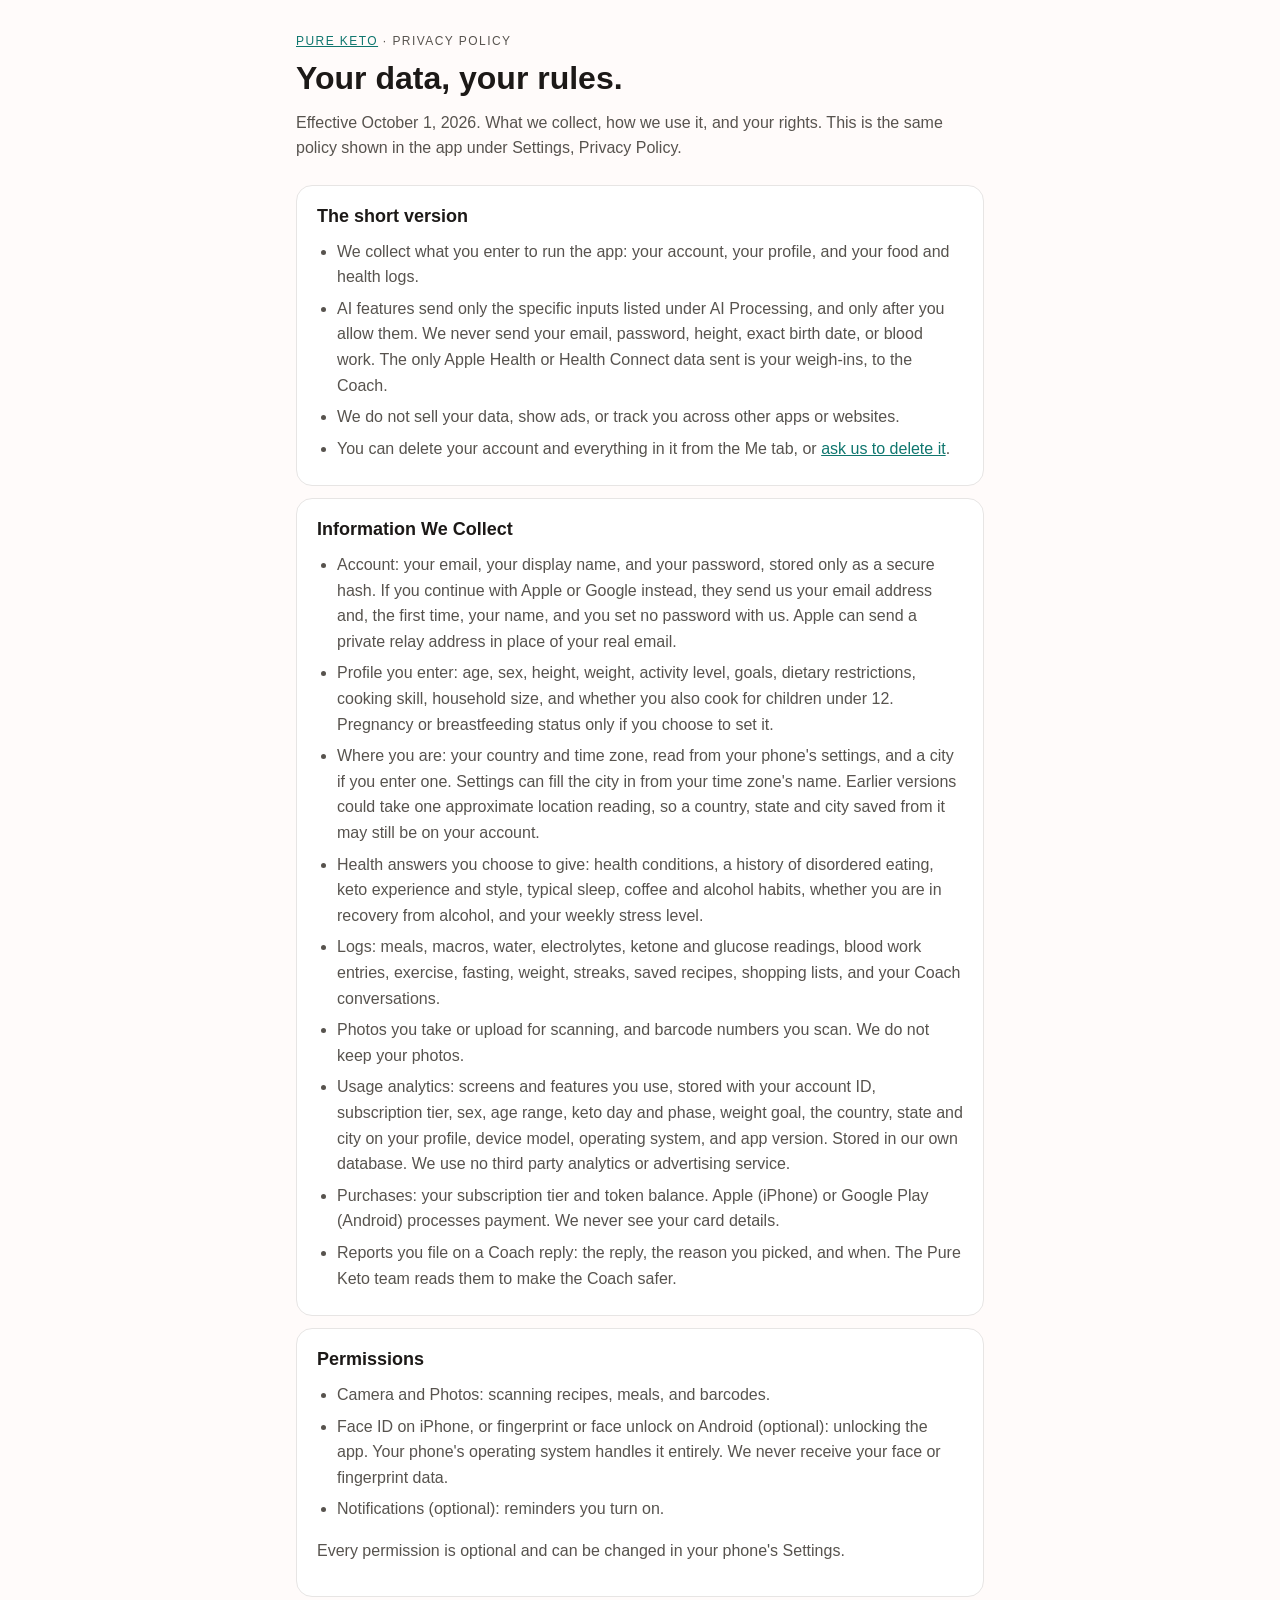
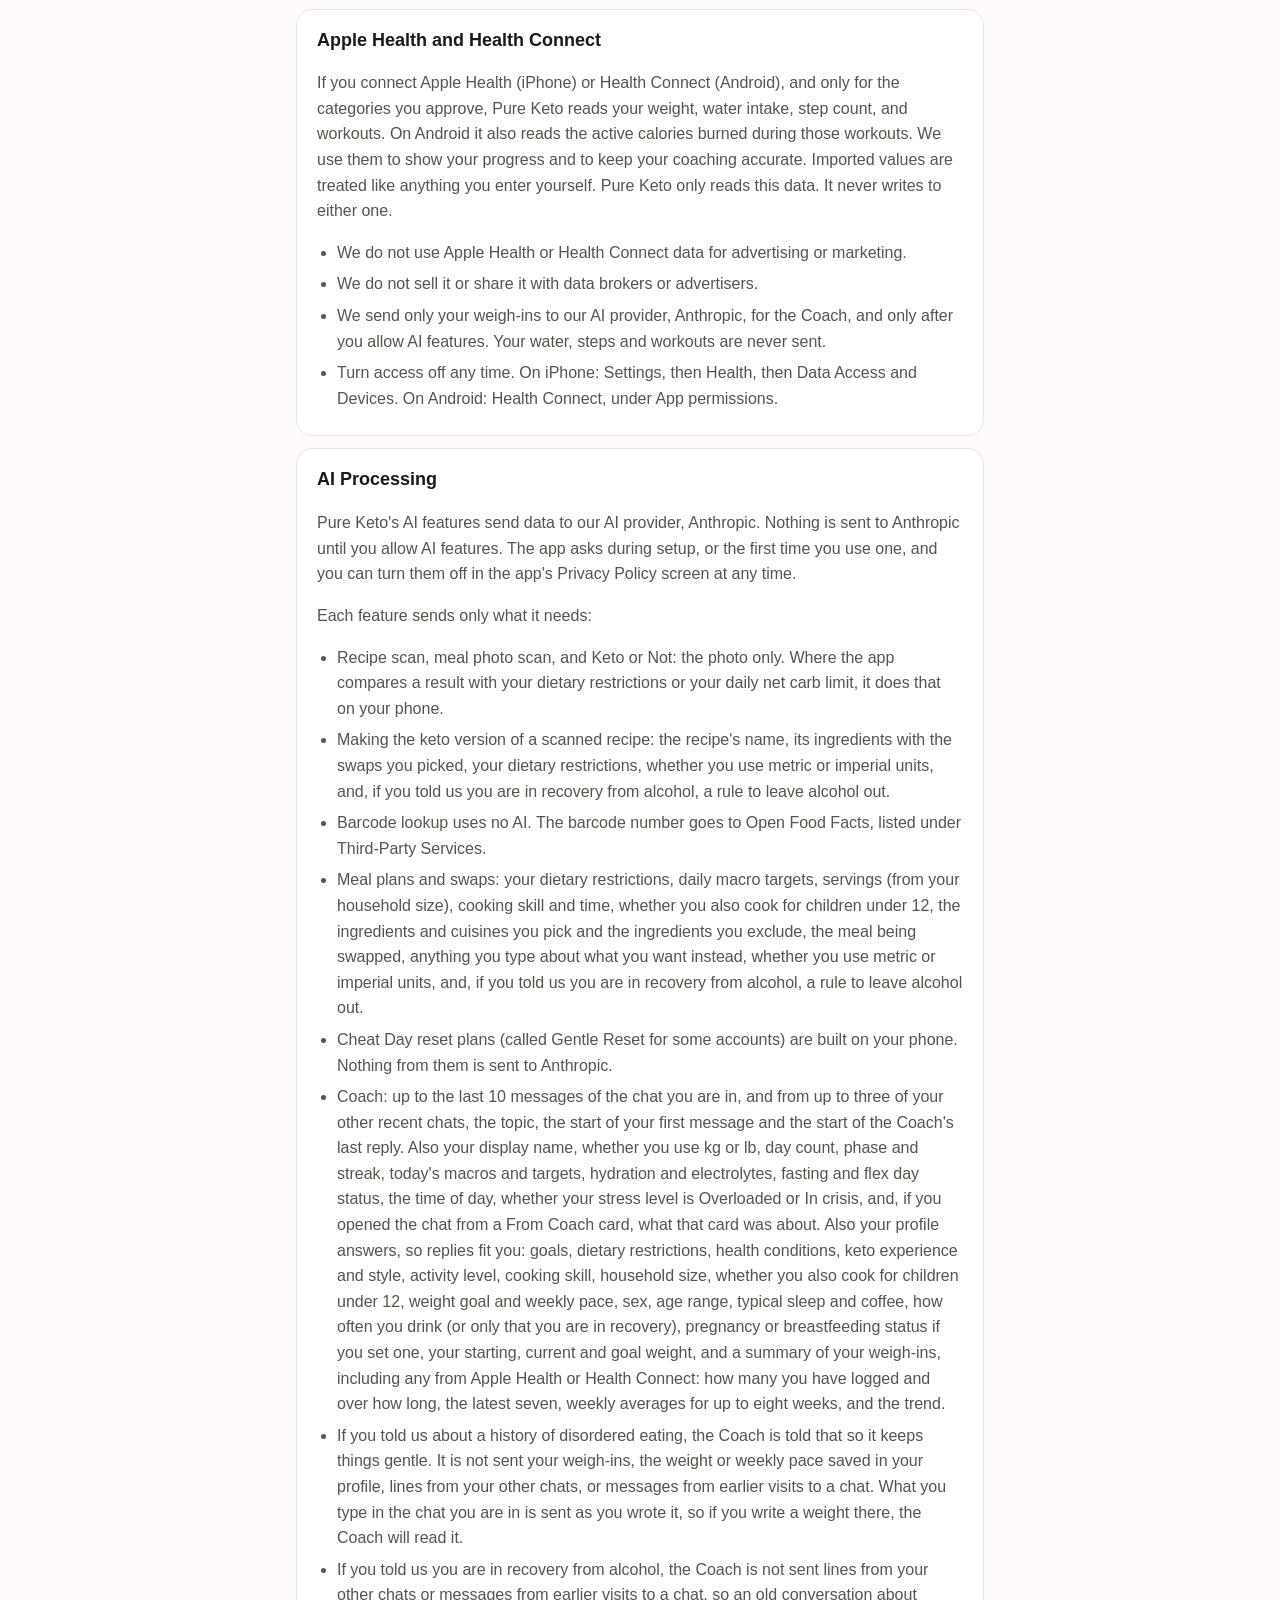
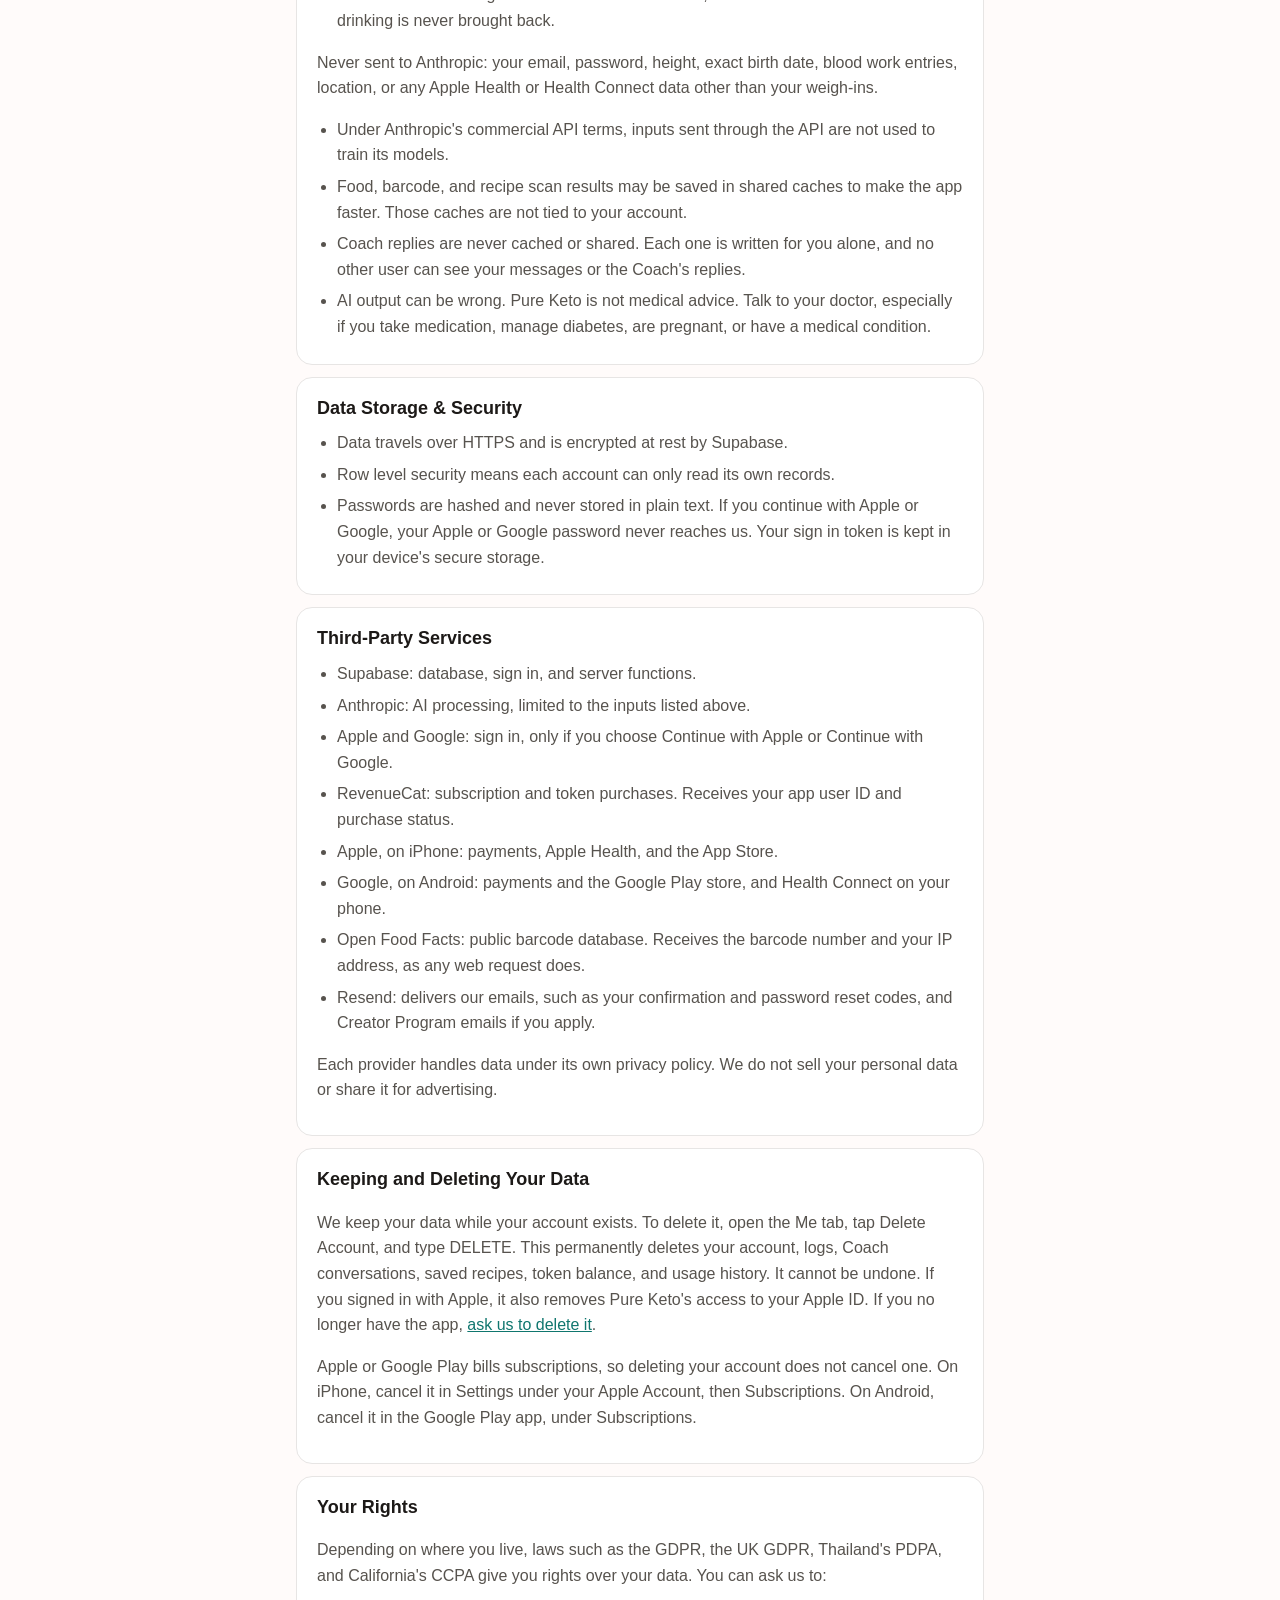
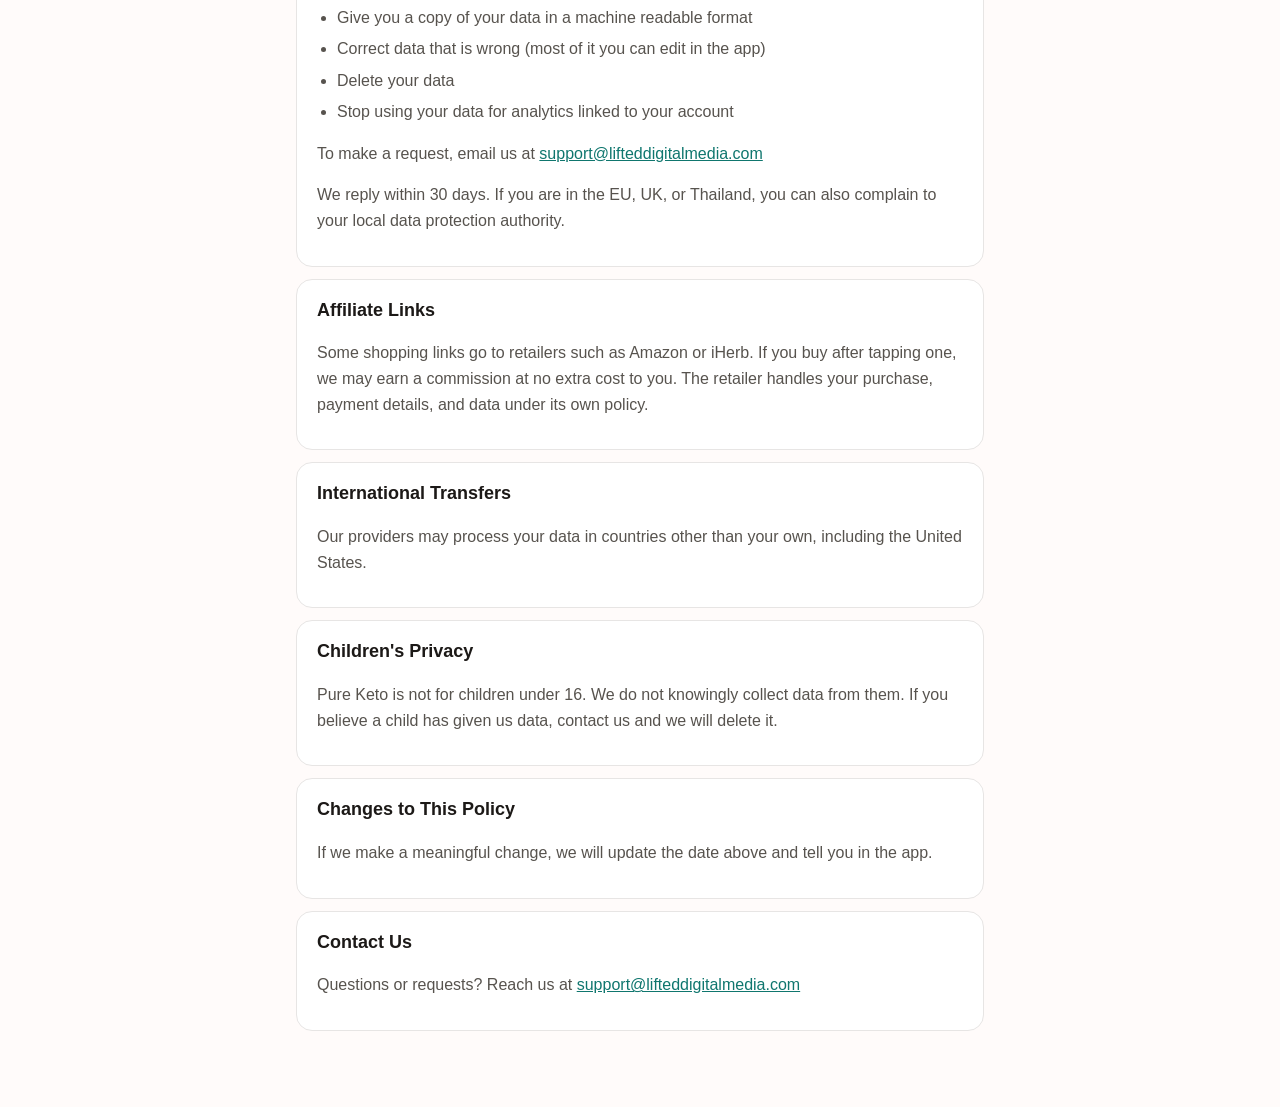
==== commit 616d0482: "Privacy policy: Apple and Google sign in, Resend sends sign in codes Effective October 1, 2026. Same" ====
--- a/privacy.html
+++ b/privacy.html
@@ -19,7 +19,7 @@
 <main>
 <p class="kicker"><a href="./">Pure Keto</a> · Privacy Policy</p>
 <h1>Your data, your rules.</h1>
-<p class="lead">Effective <span id="effective">September 29, 2026</span>. What we collect, how we use it, and your rights. This is the same policy shown in the app under Settings, Privacy Policy.</p>
+<p class="lead">Effective <span id="effective">October 1, 2026</span>. What we collect, how we use it, and your rights. This is the same policy shown in the app under Settings, Privacy Policy.</p>
 
 <section>
 <h2>The short version</h2>
@@ -34,7 +34,7 @@
 <section>
 <h2>Information We Collect</h2>
 <ul>
-<li>Account: your email, your password (stored only as a secure hash), and your display name.</li>
+<li>Account: your email, your display name, and your password, stored only as a secure hash. If you continue with Apple or Google instead, they send us your email address and, the first time, your name, and you set no password with us. Apple can send a private relay address in place of your real email.</li>
 <li>Profile you enter: age, sex, height, weight, activity level, goals, dietary restrictions, cooking skill, household size, and whether you also cook for children under 12. Pregnancy or breastfeeding status only if you choose to set it.</li>
 <li>Where you are: your country and time zone, read from your phone's settings, and a city if you enter one. Settings can fill the city in from your time zone's name. Earlier versions could take one approximate location reading, so a country, state and city saved from it may still be on your account.</li>
 <li>Health answers you choose to give: health conditions, a history of disordered eating, keto experience and style, typical sleep, coffee and alcohol habits, whether you are in recovery from alcohol, and your weekly stress level.</li>
@@ -95,7 +95,7 @@
 <ul>
 <li>Data travels over HTTPS and is encrypted at rest by Supabase.</li>
 <li>Row level security means each account can only read its own records.</li>
-<li>Passwords are hashed and never stored in plain text. Your sign in token is kept in your device's secure storage.</li>
+<li>Passwords are hashed and never stored in plain text. If you continue with Apple or Google, your Apple or Google password never reaches us. Your sign in token is kept in your device's secure storage.</li>
 </ul>
 </section>
 
@@ -104,18 +104,19 @@
 <ul>
 <li>Supabase: database, sign in, and server functions.</li>
 <li>Anthropic: AI processing, limited to the inputs listed above.</li>
+<li>Apple and Google: sign in, only if you choose Continue with Apple or Continue with Google.</li>
 <li>RevenueCat: subscription and token purchases. Receives your app user ID and purchase status.</li>
 <li>Apple, on iPhone: payments, Apple Health, and the App Store.</li>
 <li>Google, on Android: payments and the Google Play store, and Health Connect on your phone.</li>
 <li>Open Food Facts: public barcode database. Receives the barcode number and your IP address, as any web request does.</li>
-<li>Resend: email delivery, only if you apply to our Creator Program.</li>
+<li>Resend: delivers our emails, such as your confirmation and password reset codes, and Creator Program emails if you apply.</li>
 </ul>
 <p>Each provider handles data under its own privacy policy. We do not sell your personal data or share it for advertising.</p>
 </section>
 
 <section>
 <h2>Keeping and Deleting Your Data</h2>
-<p>We keep your data while your account exists. To delete it, open the Me tab, tap Delete Account, and type DELETE. This permanently deletes your account, logs, Coach conversations, saved recipes, token balance, and usage history. It cannot be undone. If you no longer have the app, <a href="delete-account.html">ask us to delete it</a>.</p>
+<p>We keep your data while your account exists. To delete it, open the Me tab, tap Delete Account, and type DELETE. This permanently deletes your account, logs, Coach conversations, saved recipes, token balance, and usage history. It cannot be undone. If you signed in with Apple, it also removes Pure Keto's access to your Apple ID. If you no longer have the app, <a href="delete-account.html">ask us to delete it</a>.</p>
 <p>Apple or Google Play bills subscriptions, so deleting your account does not cancel one. On iPhone, cancel it in Settings under your Apple Account, then Subscriptions. On Android, cancel it in the Google Play app, under Subscriptions.</p>
 </section>
 
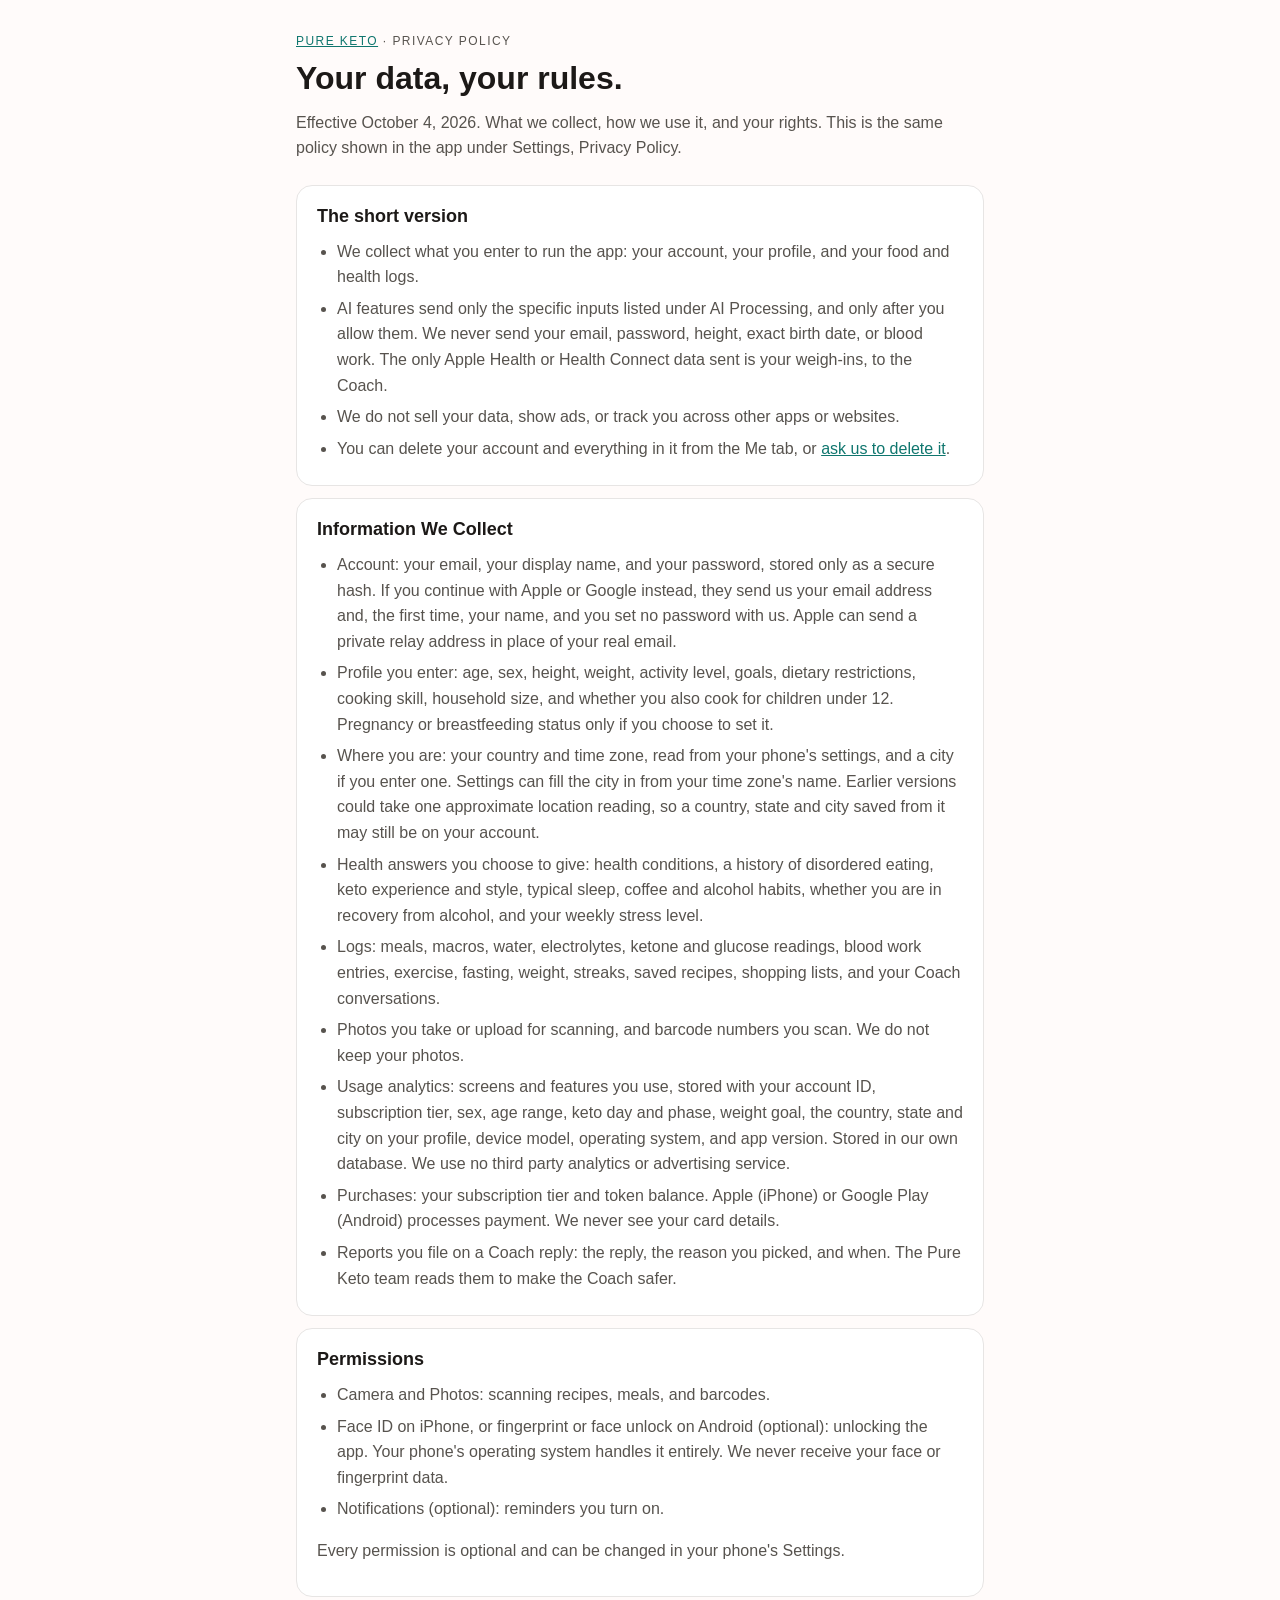
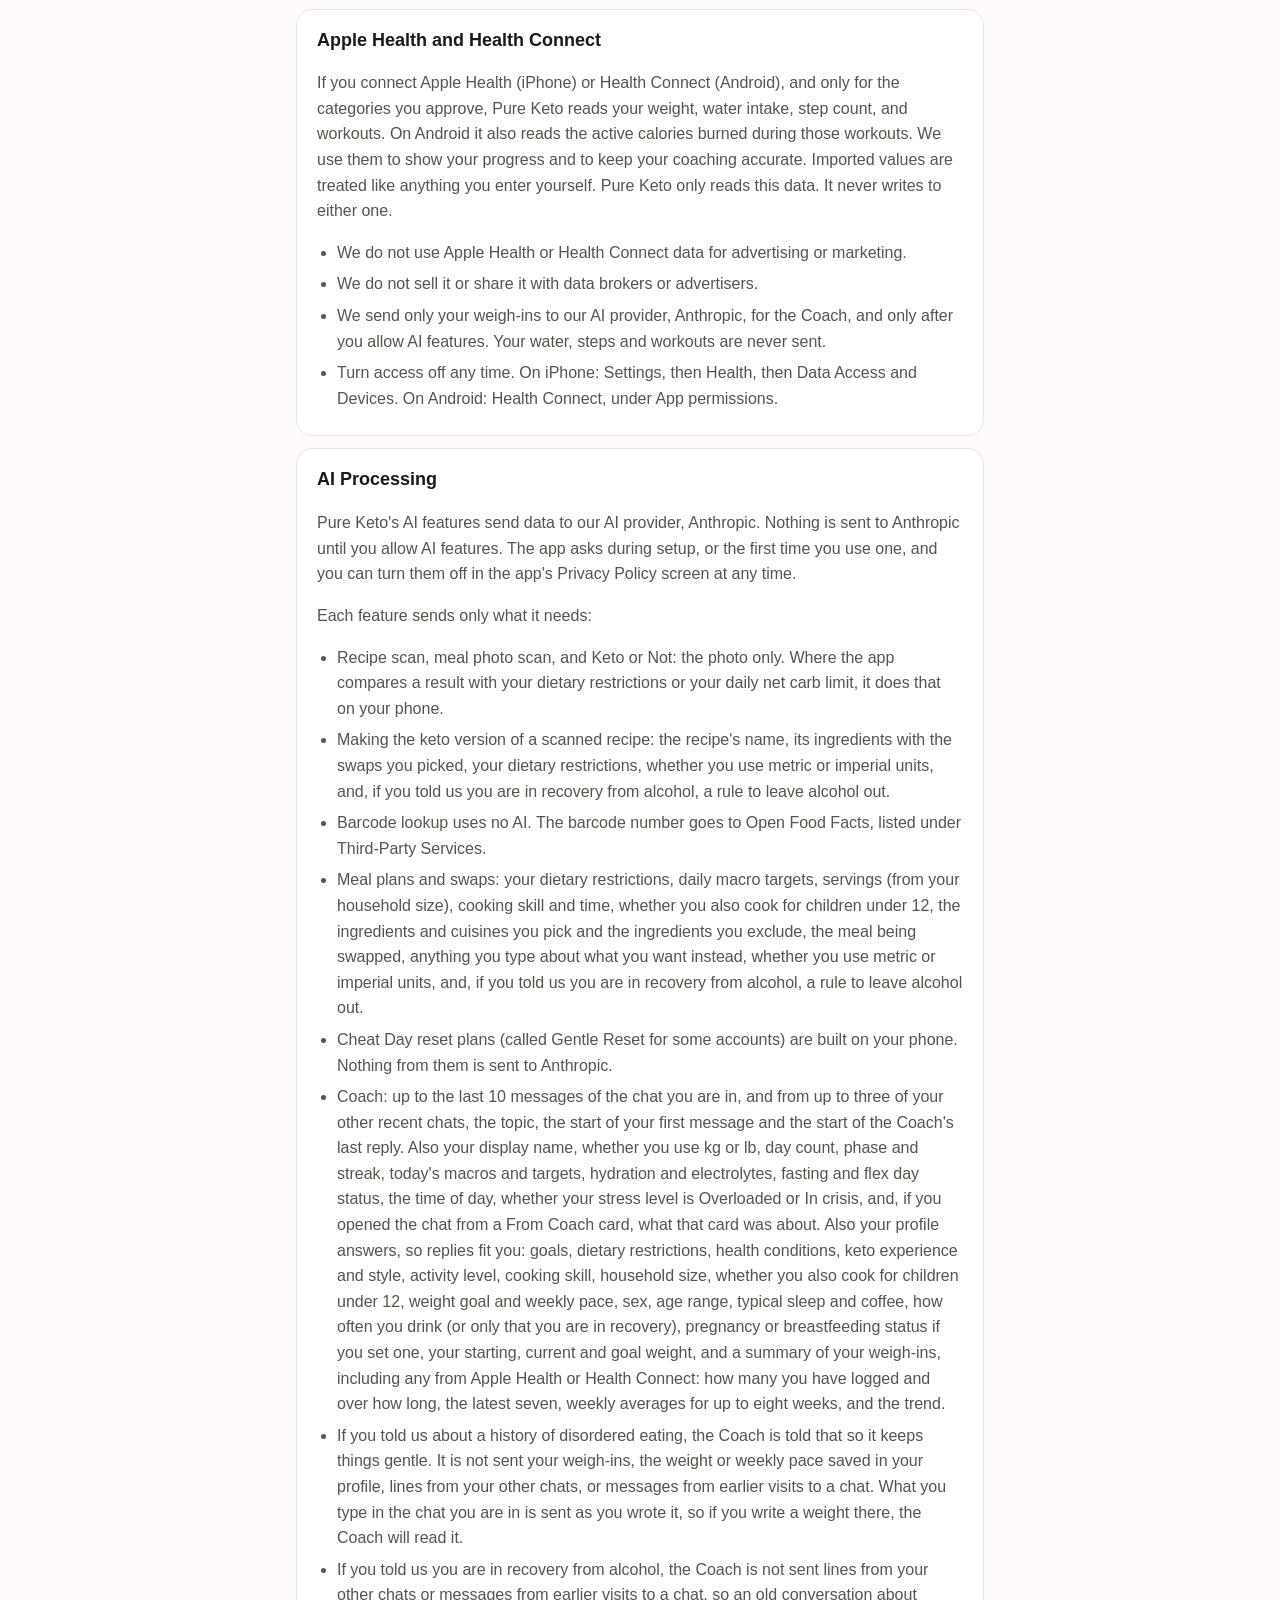
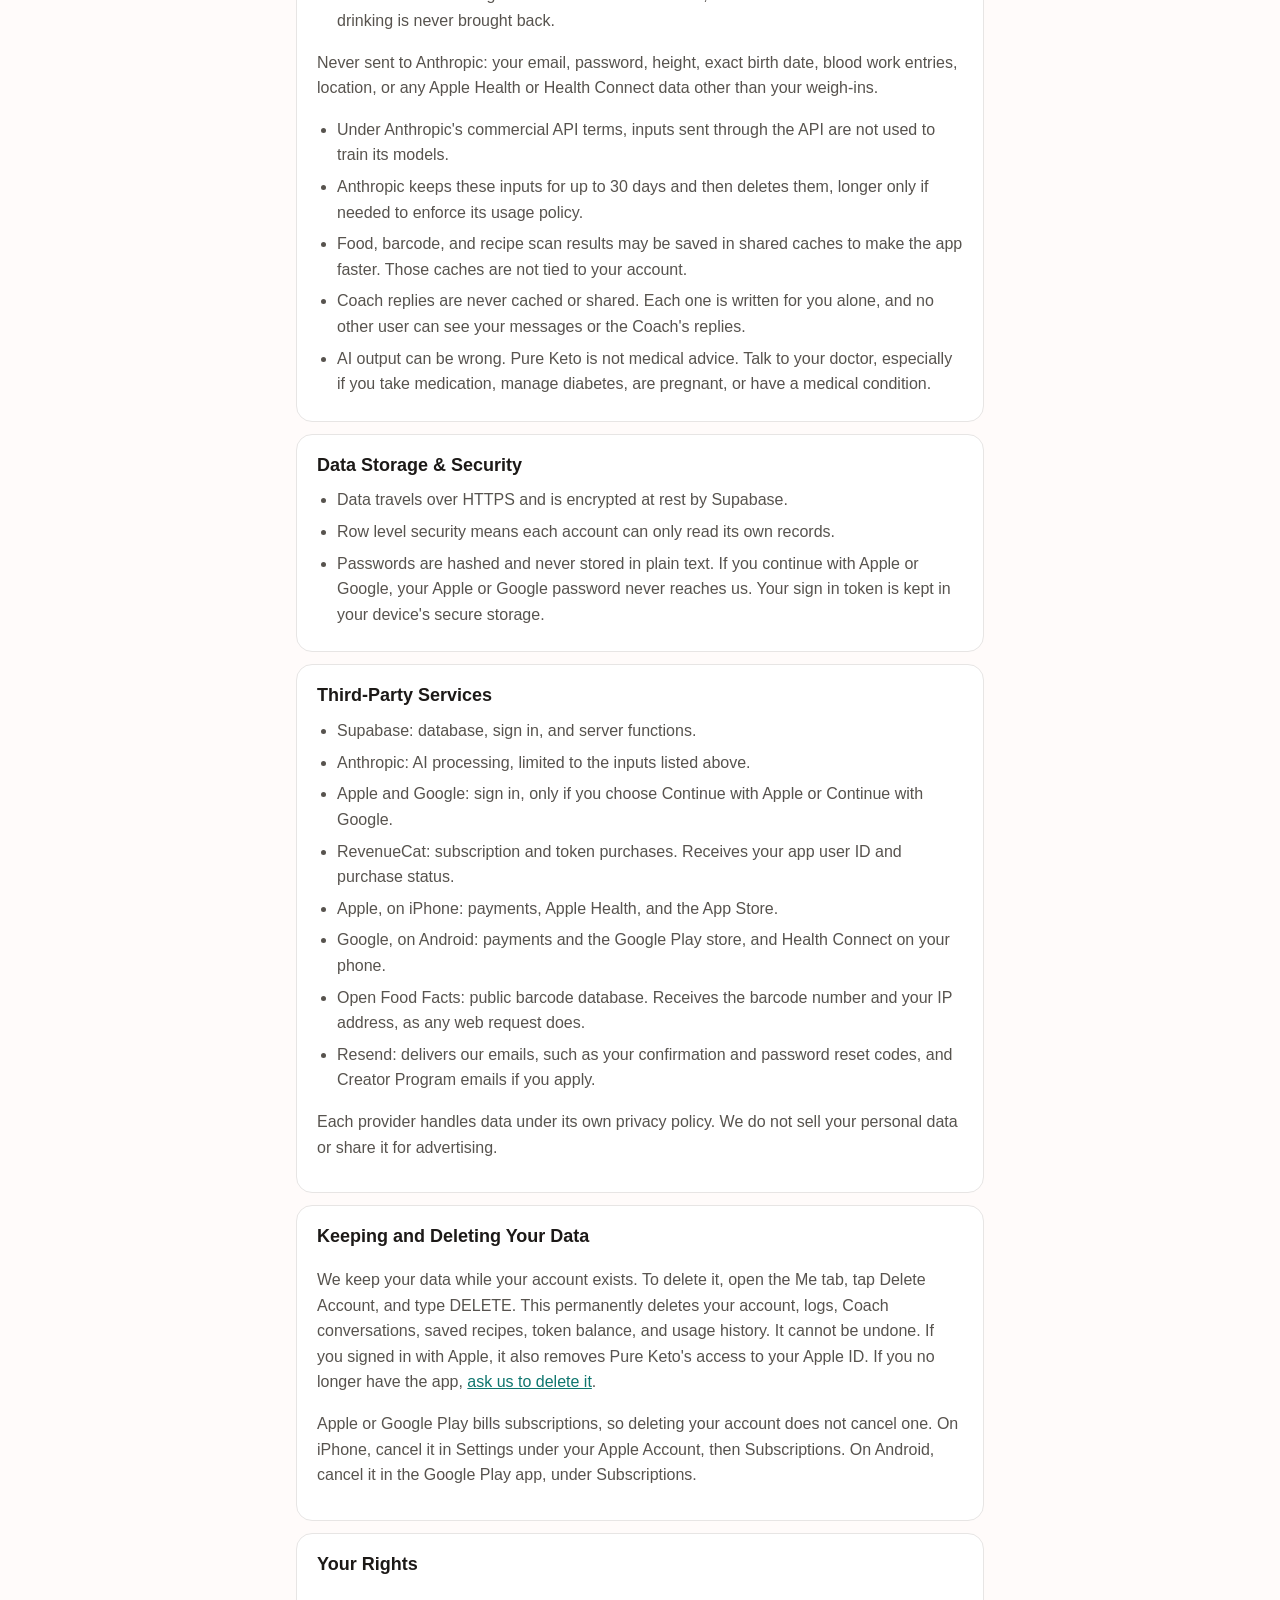
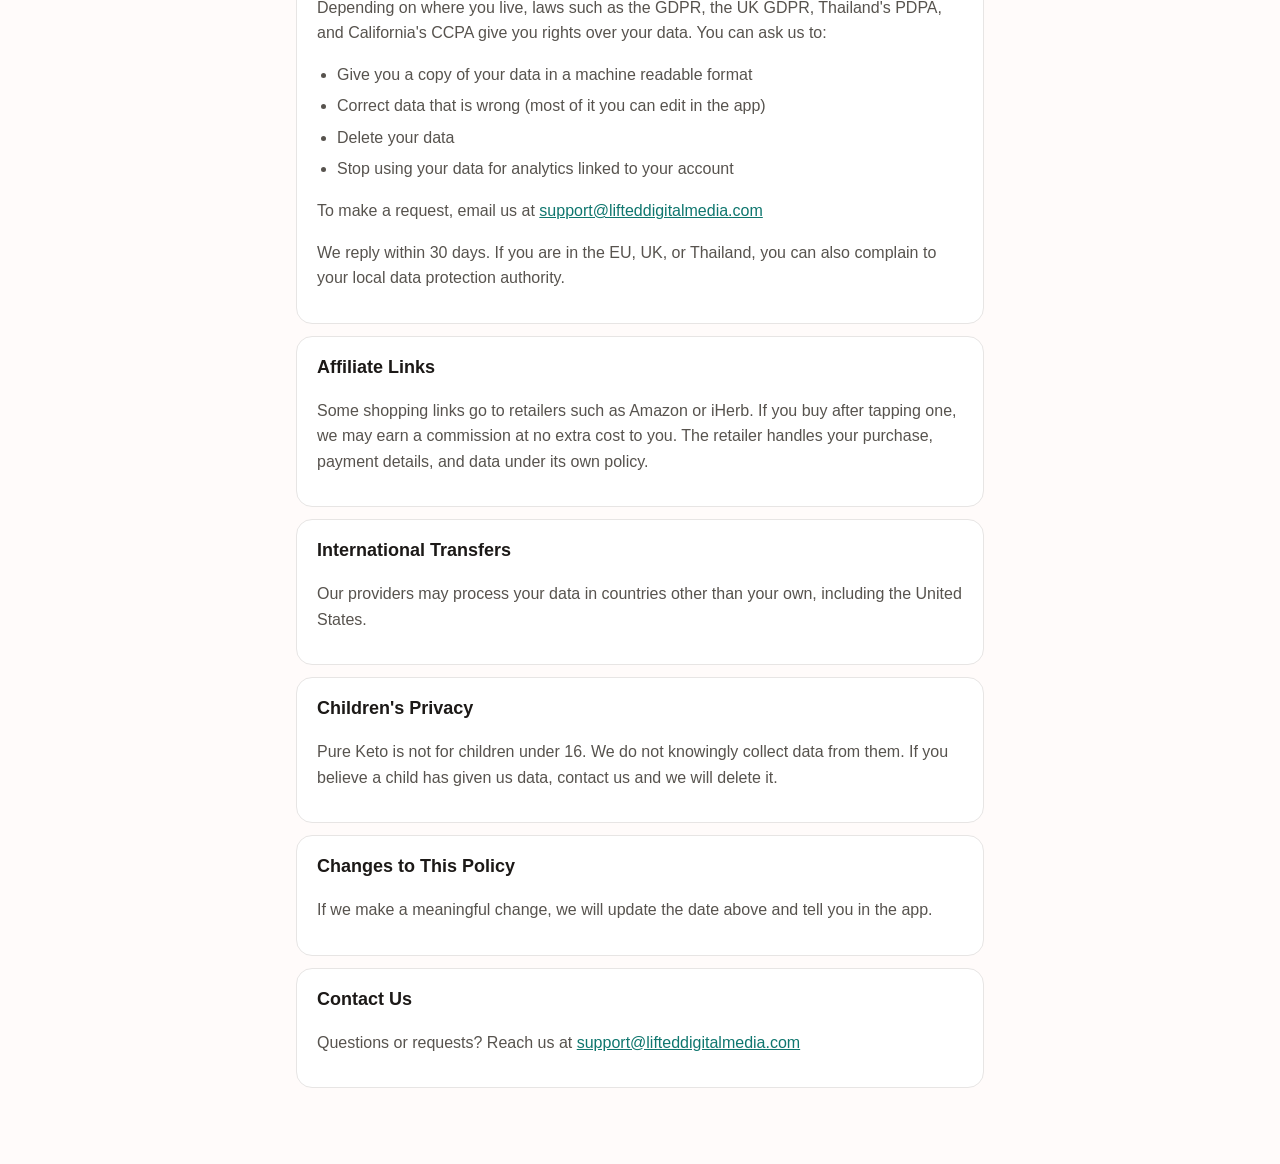
==== commit be2fc90d: "Privacy policy: how long Anthropic keeps inputs" ====
--- a/privacy.html
+++ b/privacy.html
@@ -19,7 +19,7 @@
 <main>
 <p class="kicker"><a href="./">Pure Keto</a> · Privacy Policy</p>
 <h1>Your data, your rules.</h1>
-<p class="lead">Effective <span id="effective">October 1, 2026</span>. What we collect, how we use it, and your rights. This is the same policy shown in the app under Settings, Privacy Policy.</p>
+<p class="lead">Effective <span id="effective">October 4, 2026</span>. What we collect, how we use it, and your rights. This is the same policy shown in the app under Settings, Privacy Policy.</p>
 
 <section>
 <h2>The short version</h2>
@@ -84,6 +84,7 @@
 <p>Never sent to Anthropic: your email, password, height, exact birth date, blood work entries, location, or any Apple Health or Health Connect data other than your weigh-ins.</p>
 <ul>
 <li>Under Anthropic's commercial API terms, inputs sent through the API are not used to train its models.</li>
+<li>Anthropic keeps these inputs for up to 30 days and then deletes them, longer only if needed to enforce its usage policy.</li>
 <li>Food, barcode, and recipe scan results may be saved in shared caches to make the app faster. Those caches are not tied to your account.</li>
 <li>Coach replies are never cached or shared. Each one is written for you alone, and no other user can see your messages or the Coach's replies.</li>
 <li>AI output can be wrong. Pure Keto is not medical advice. Talk to your doctor, especially if you take medication, manage diabetes, are pregnant, or have a medical condition.</li>
